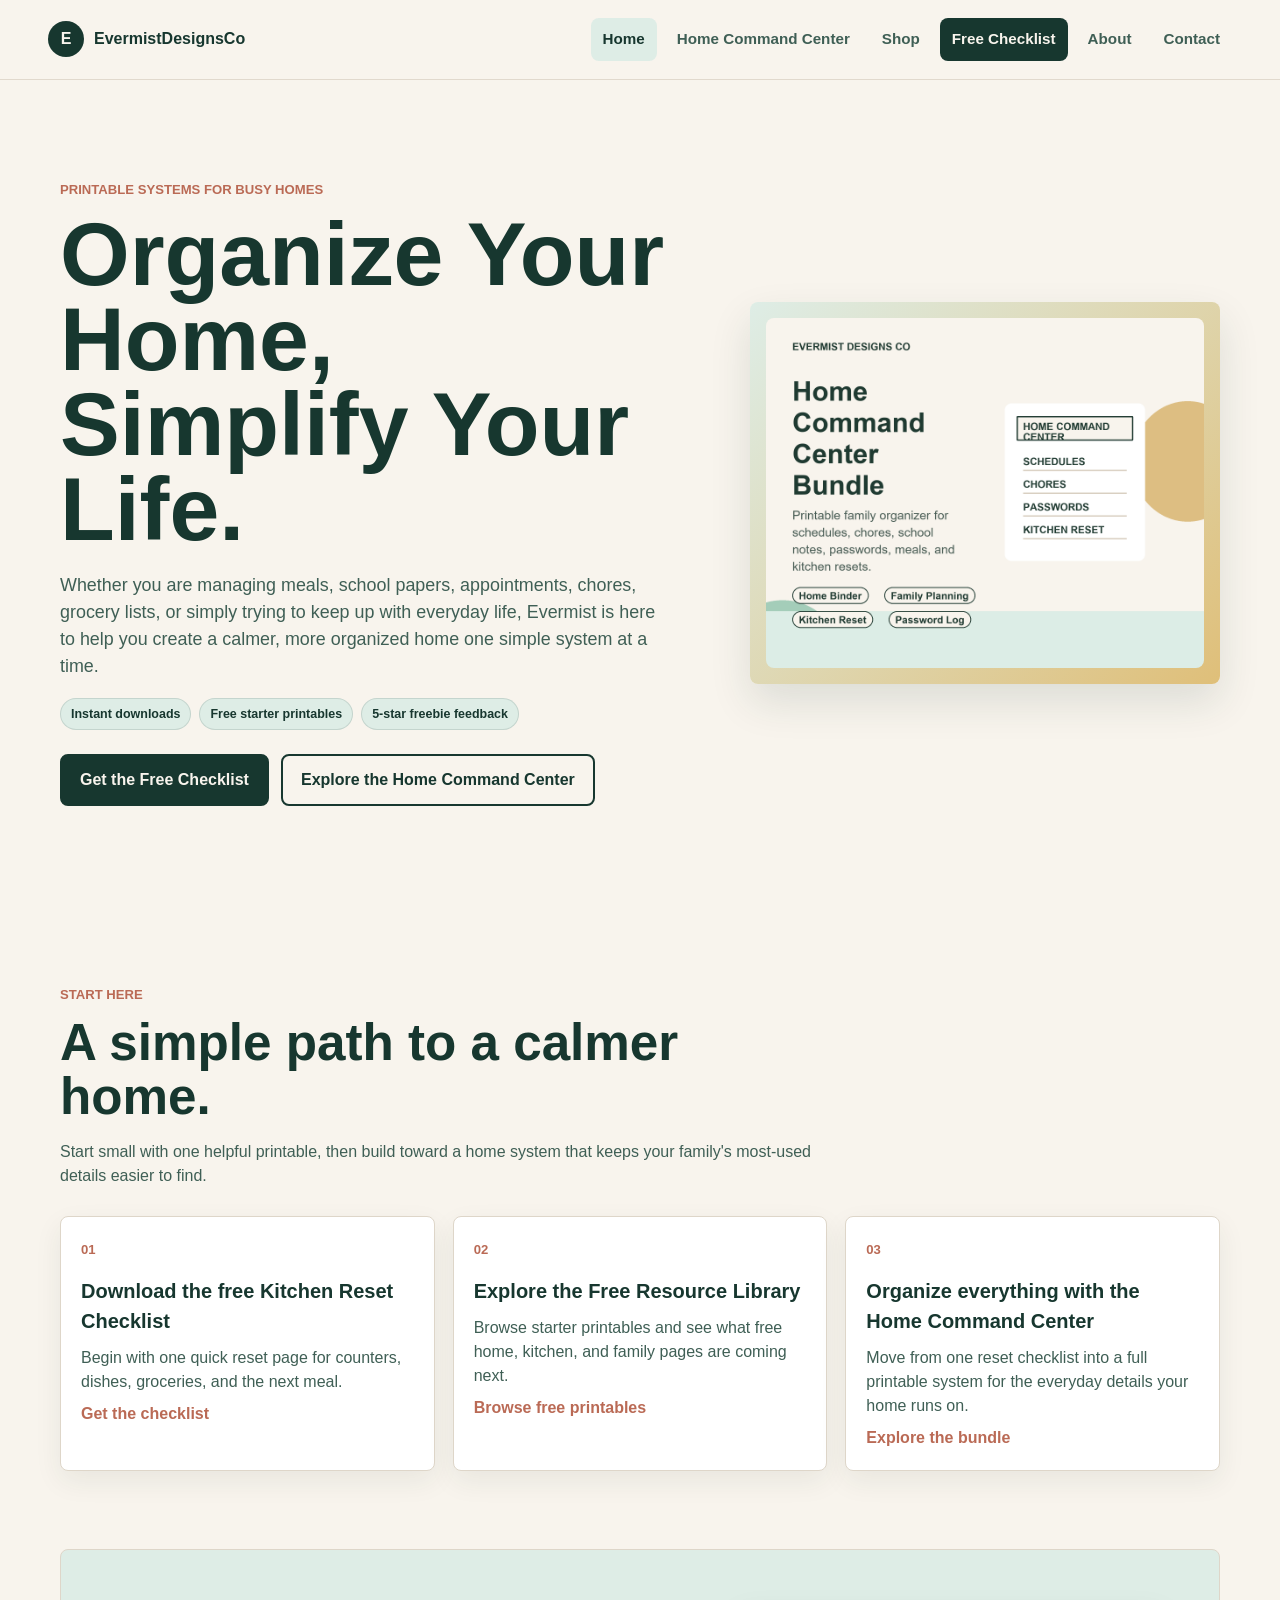
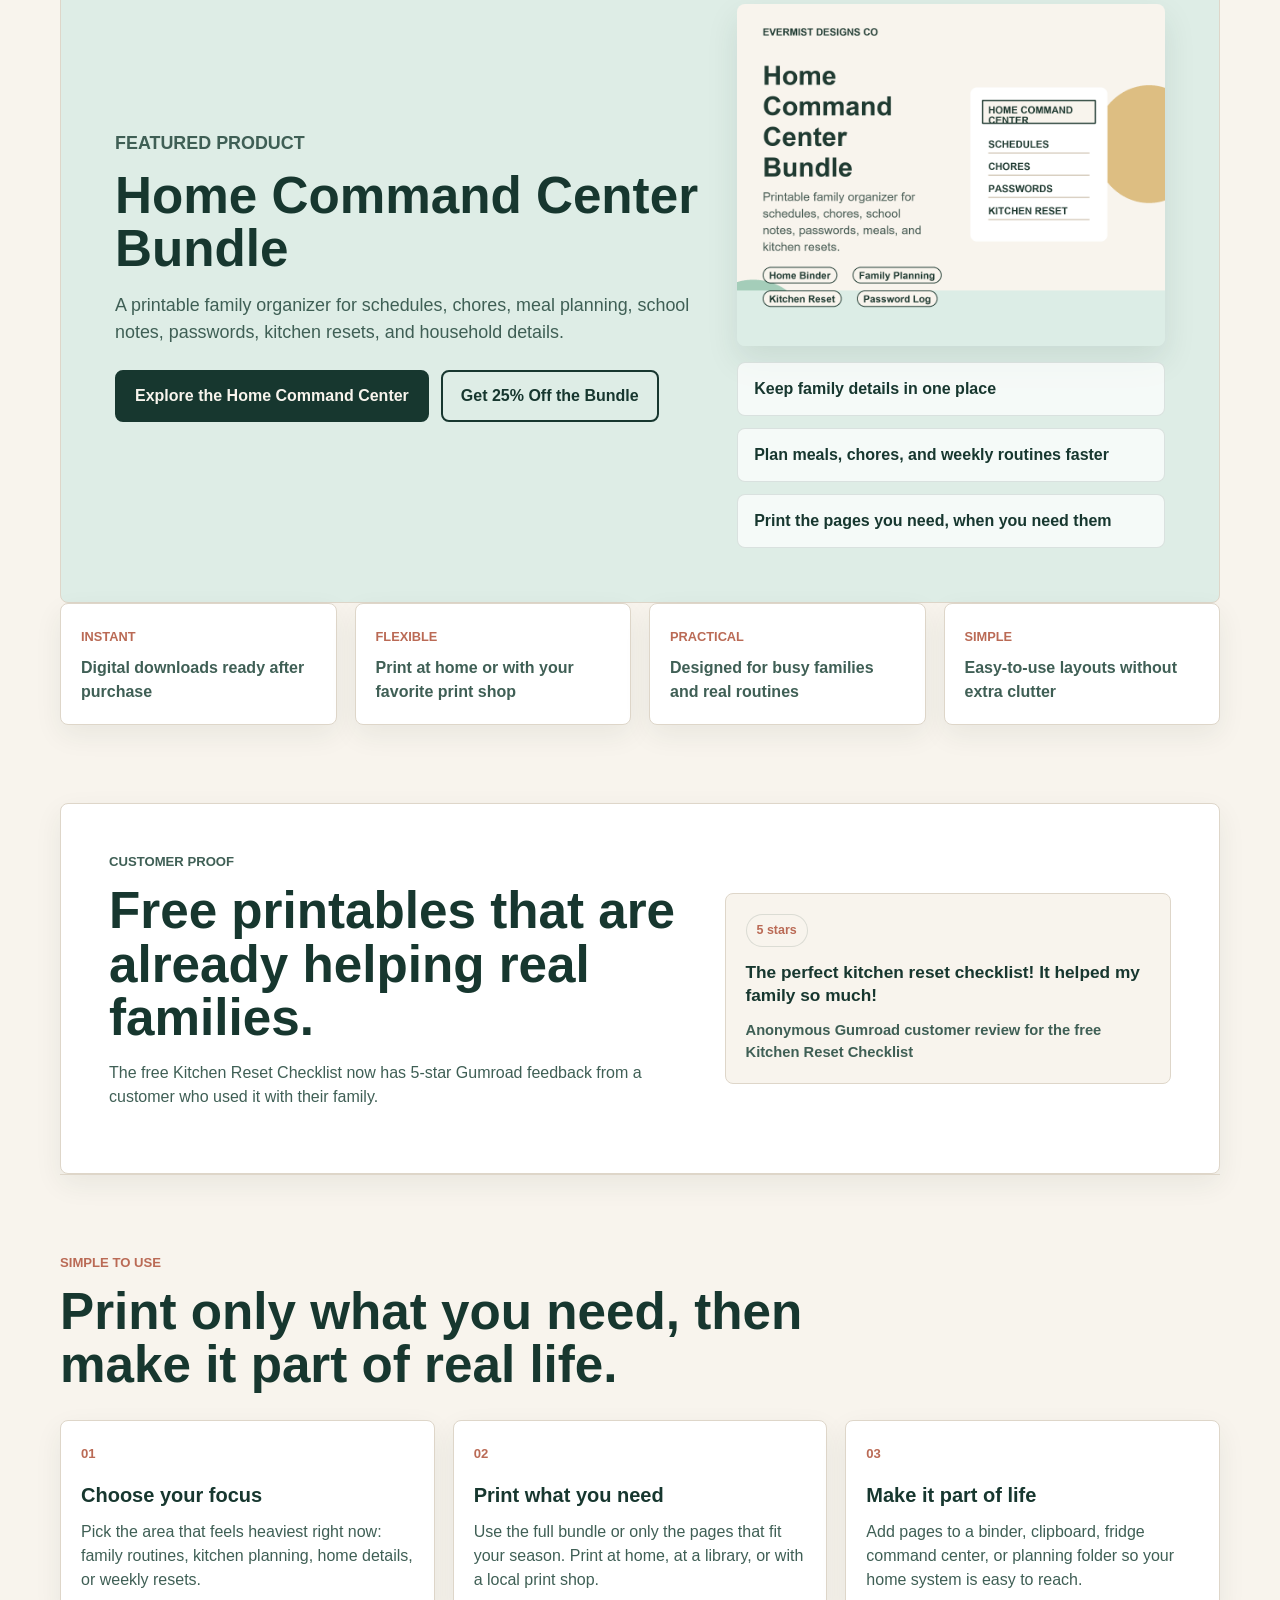
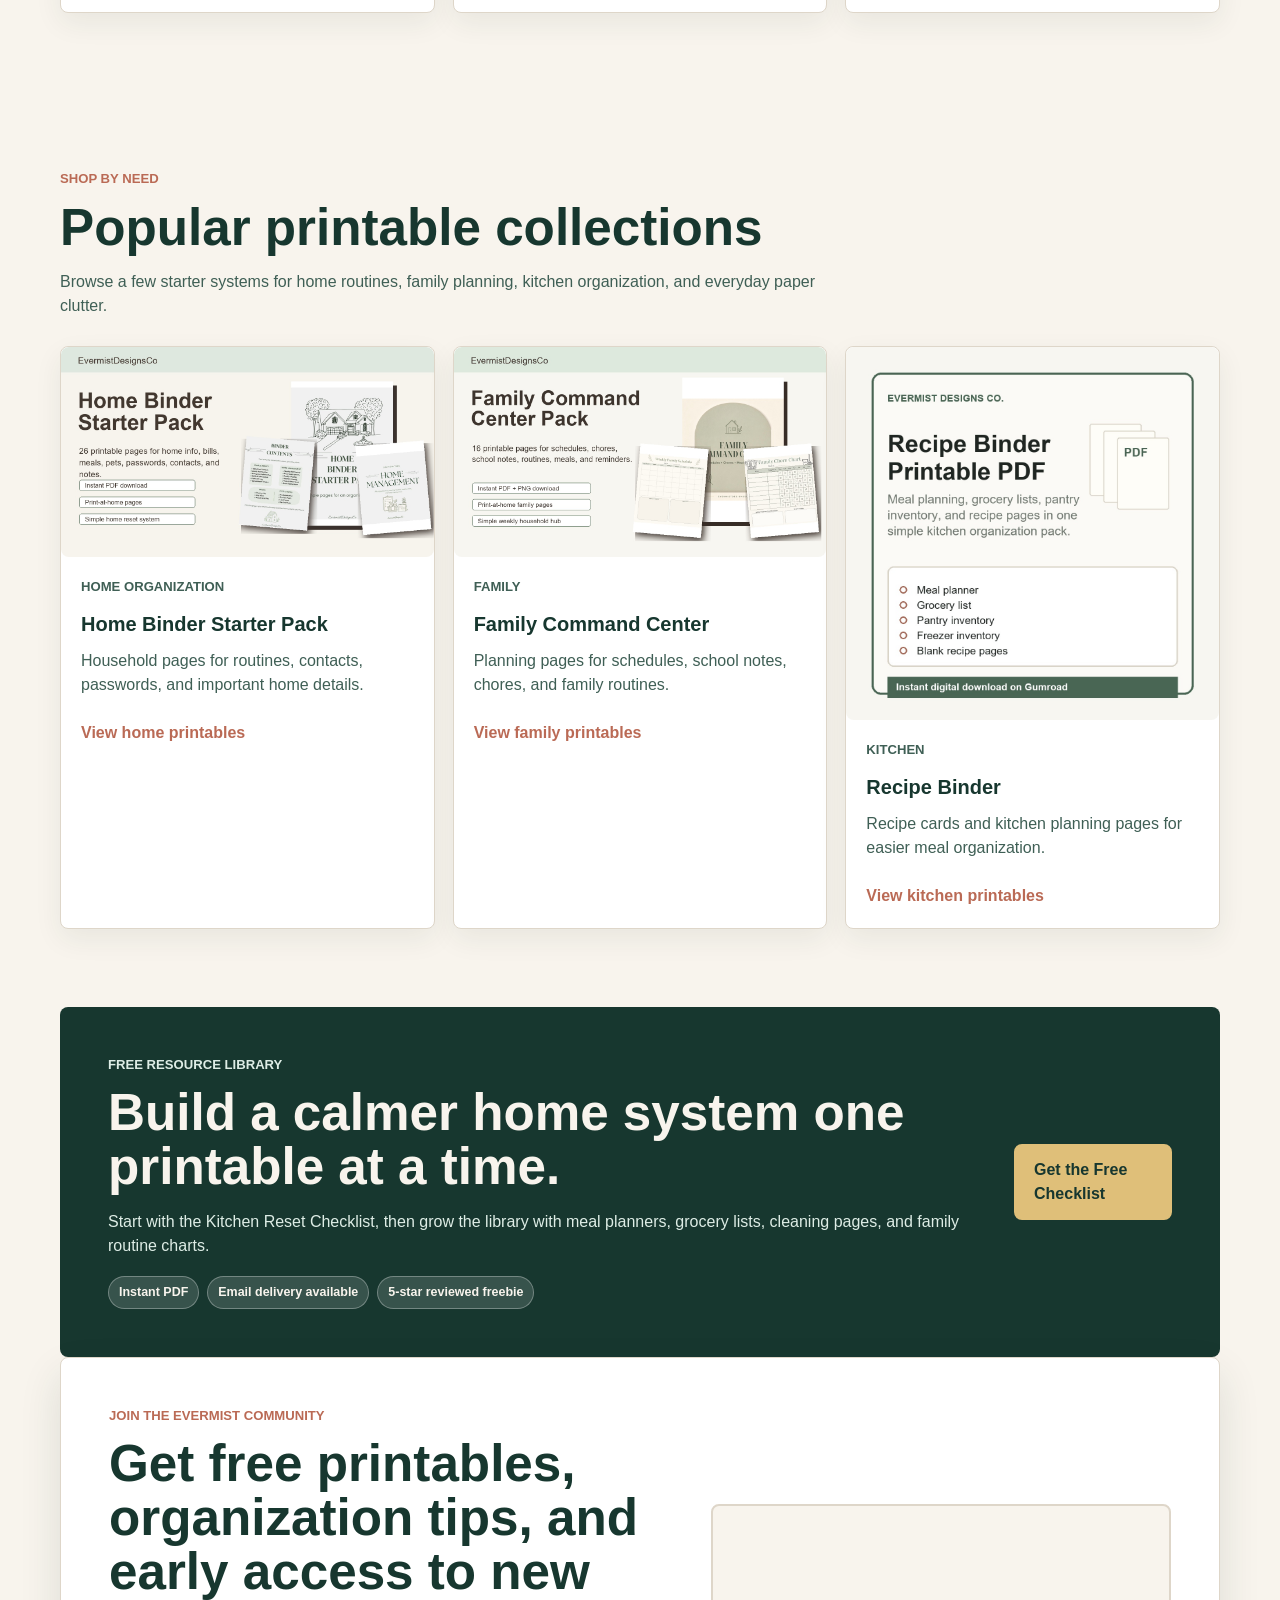
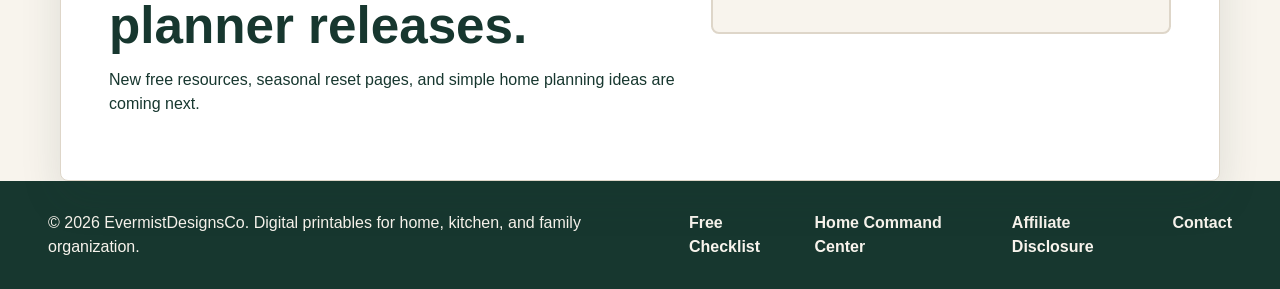
==== site/index.html @ 65142e81 "Refocus site around Gumroad sales funnel" ====
<!doctype html>
<html lang="en">
  <head>
    <meta charset="utf-8">
    <meta name="viewport" content="width=device-width, initial-scale=1">
    <meta name="description" content="EvermistDesignsCo creates printable home organization systems, family command center resources, kitchen reset tools, and printable planners for busy homes.">
    <title>EvermistDesignsCo | Organize Your Home, Simplify Your Life</title>
    <link rel="canonical" href="https://mykaylarider.github.io/evermistdesignsco-site/">
    <meta property="og:title" content="EvermistDesignsCo | Organize Your Home, Simplify Your Life">
    <meta property="og:description" content="Free and premium printable systems for home organization, family routines, kitchen planning, and calmer everyday life.">
    <meta property="og:type" content="website">
    <meta property="og:url" content="https://mykaylarider.github.io/evermistdesignsco-site/">
    <meta property="og:image" content="https://mykaylarider.github.io/evermistdesignsco-site/assets/images/home-command-center-bundle.png">
    <link rel="stylesheet" href="assets/css/styles.css">
    <script>
      window.plausible = window.plausible || function() {
        (window.plausible.q = window.plausible.q || []).push(arguments);
      };
    </script>
    <script defer data-domain="mykaylarider.github.io" src="https://plausible.io/js/script.js"></script>
    <script type="application/ld+json">
      {
        "@context": "https://schema.org",
        "@type": "Organization",
        "name": "EvermistDesignsCo",
        "url": "https://mykaylarider.github.io/evermistdesignsco-site/",
        "sameAs": [
          "https://www.facebook.com/EvermistDesignsCo",
          "https://www.pinterest.com/evermistdesignsco/",
          "https://evermistdesignsco.gumroad.com/"
        ],
        "description": "Printable home organization systems, family command center resources, kitchen reset tools, and printable planners for busy homes."
      }
    </script>
    <!-- MailerLite Universal -->
    <script>
      (function(w,d,e,u,f,l,n){w[f]=w[f]||function(){(w[f].q=w[f].q||[])
      .push(arguments);},l=d.createElement(e),l.async=1,l.src=u,
      n=d.getElementsByTagName(e)[0],n.parentNode.insertBefore(l,n);})
      (window,document,'script','https://assets.mailerlite.com/js/universal.js','ml');
      ml('account', '2519604');
    </script>
    <!-- End MailerLite Universal -->
  </head>
  <body>
    <header class="site-header">
      <a class="brand" href="index.html" aria-label="EvermistDesignsCo home">
        <span class="brand-mark">E</span>
        <span>EvermistDesignsCo</span>
      </a>
      <button class="nav-toggle" type="button" aria-expanded="false" aria-controls="site-nav">
        <span class="sr-only">Toggle navigation</span>
        <span></span>
        <span></span>
        <span></span>
      </button>
      <nav class="site-nav" id="site-nav" aria-label="Main navigation">
        <a href="index.html" aria-current="page">Home</a>
        <a href="home-command-center.html">Home Command Center</a>
        <a href="shop.html">Shop</a>
        <a class="nav-cta" href="resources.html#free-library-signup">Free Checklist</a>
        <a href="about.html">About</a>
        <a href="contact.html">Contact</a>
      </nav>
    </header>

    <main>
      <section class="hero">
        <div class="hero-copy">
          <p class="eyebrow">Printable systems for busy homes</p>
          <h1>Organize Your Home, Simplify Your Life.</h1>
          <p class="hero-text">Whether you are managing meals, school papers, appointments, chores, grocery lists, or simply trying to keep up with everyday life, Evermist is here to help you create a calmer, more organized home one simple system at a time.</p>
          <div class="proof-row" aria-label="Evermist trust signals">
            <span class="proof-pill">Instant downloads</span>
            <span class="proof-pill">Free starter printables</span>
            <span class="proof-pill">5-star freebie feedback</span>
          </div>
          <div class="hero-actions" aria-label="Primary actions">
            <a class="button primary" href="resources.html#free-library-signup">Get the Free Checklist</a>
            <a class="button secondary" href="home-command-center.html">Explore the Home Command Center</a>
          </div>
        </div>
        <div class="hero-media" aria-label="Featured product preview">
          <img src="assets/images/home-command-center-bundle.png" alt="Home Command Center Bundle printable preview" fetchpriority="high">
        </div>
      </section>

      <section class="section start-here" aria-labelledby="start-here-title">
        <div class="section-heading">
          <p class="eyebrow">Start here</p>
          <h2 id="start-here-title">A simple path to a calmer home.</h2>
          <p>Start small with one helpful printable, then build toward a home system that keeps your family's most-used details easier to find.</p>
        </div>
        <div class="step-grid">
          <article>
            <span>01</span>
            <h3>Download the free Kitchen Reset Checklist</h3>
            <p>Begin with one quick reset page for counters, dishes, groceries, and the next meal.</p>
            <a class="text-link" href="kitchen-reset-checklist.html">Get the checklist</a>
          </article>
          <article>
            <span>02</span>
            <h3>Explore the Free Resource Library</h3>
            <p>Browse starter printables and see what free home, kitchen, and family pages are coming next.</p>
            <a class="text-link" href="resources.html">Browse free printables</a>
          </article>
          <article>
            <span>03</span>
            <h3>Organize everything with the Home Command Center</h3>
            <p>Move from one reset checklist into a full printable system for the everyday details your home runs on.</p>
            <a class="text-link" href="home-command-center.html">Explore the bundle</a>
          </article>
        </div>
      </section>

      <section class="section feature-band" aria-labelledby="featured-product">
        <div class="feature-copy">
          <p class="eyebrow">Featured product</p>
          <h2 id="featured-product">Home Command Center Bundle</h2>
          <p>A printable family organizer for schedules, chores, meal planning, school notes, passwords, kitchen resets, and household details.</p>
          <div class="button-row">
            <a class="button primary" href="home-command-center.html">Explore the Home Command Center</a>
            <a class="button secondary" href="https://evermistdesignsco.gumroad.com/l/home-command-center-bundle">Get 25% Off the Bundle</a>
          </div>
        </div>
        <div class="feature-visual">
          <img src="assets/images/home-command-center-bundle.png" alt="Home Command Center Bundle page mockups" loading="lazy" decoding="async">
          <ul class="benefit-list" aria-label="Bundle benefits">
            <li>Keep family details in one place</li>
            <li>Plan meals, chores, and weekly routines faster</li>
            <li>Print the pages you need, when you need them</li>
          </ul>
        </div>
      </section>

      <section class="section trust-strip" aria-label="Why shoppers choose Evermist">
        <article>
          <span>Instant</span>
          <p>Digital downloads ready after purchase</p>
        </article>
        <article>
          <span>Flexible</span>
          <p>Print at home or with your favorite print shop</p>
        </article>
        <article>
          <span>Practical</span>
          <p>Designed for busy families and real routines</p>
        </article>
        <article>
          <span>Simple</span>
          <p>Easy-to-use layouts without extra clutter</p>
        </article>
      </section>

      <section class="section social-proof-panel" aria-labelledby="social-proof-title">
        <div>
          <p class="eyebrow">Customer proof</p>
          <h2 id="social-proof-title">Free printables that are already helping real families.</h2>
          <p>The free Kitchen Reset Checklist now has 5-star Gumroad feedback from a customer who used it with their family.</p>
        </div>
        <figure class="testimonial-card">
          <div class="rating-badge" aria-label="5 out of 5 stars">5 stars</div>
          <blockquote>The perfect kitchen reset checklist! It helped my family so much!</blockquote>
          <figcaption>Anonymous Gumroad customer review for the free Kitchen Reset Checklist</figcaption>
        </figure>
      </section>

      <section class="section how-it-works" aria-labelledby="how-it-works-title">
        <div class="section-heading">
          <p class="eyebrow">Simple to use</p>
          <h2 id="how-it-works-title">Print only what you need, then make it part of real life.</h2>
        </div>
        <div class="step-grid">
          <article>
            <span>01</span>
            <h3>Choose your focus</h3>
            <p>Pick the area that feels heaviest right now: family routines, kitchen planning, home details, or weekly resets.</p>
          </article>
          <article>
            <span>02</span>
            <h3>Print what you need</h3>
            <p>Use the full bundle or only the pages that fit your season. Print at home, at a library, or with a local print shop.</p>
          </article>
          <article>
            <span>03</span>
            <h3>Make it part of life</h3>
            <p>Add pages to a binder, clipboard, fridge command center, or planning folder so your home system is easy to reach.</p>
          </article>
        </div>
      </section>

      <section class="section product-preview" aria-labelledby="popular-products">
        <div class="section-heading">
          <p class="eyebrow">Shop by need</p>
          <h2 id="popular-products">Popular printable collections</h2>
          <p>Browse a few starter systems for home routines, family planning, kitchen organization, and everyday paper clutter.</p>
        </div>
        <div class="product-grid">
          <article class="product-card">
            <img src="assets/images/home-binder-starter-pack.jpg" alt="Home Binder Starter Pack preview" loading="lazy" decoding="async">
            <div>
              <p class="product-kicker">Home Organization</p>
              <h3>Home Binder Starter Pack</h3>
              <p>Household pages for routines, contacts, passwords, and important home details.</p>
              <a class="text-link" href="shop.html#home-organization">View home printables</a>
            </div>
          </article>
          <article class="product-card">
            <img src="assets/images/family-command-center.jpg" alt="Family Command Center Printable Pack preview" loading="lazy" decoding="async">
            <div>
              <p class="product-kicker">Family</p>
              <h3>Family Command Center</h3>
              <p>Planning pages for schedules, school notes, chores, and family routines.</p>
              <a class="text-link" href="shop.html#family">View family printables</a>
            </div>
          </article>
          <article class="product-card">
            <img src="assets/images/recipe-binder.jpg" alt="Recipe Binder printable preview" loading="lazy" decoding="async">
            <div>
              <p class="product-kicker">Kitchen</p>
              <h3>Recipe Binder</h3>
              <p>Recipe cards and kitchen planning pages for easier meal organization.</p>
              <a class="text-link" href="shop.html#kitchen">View kitchen printables</a>
            </div>
          </article>
        </div>
      </section>

      <section class="section library-callout" aria-labelledby="library-title">
        <div>
          <p class="eyebrow">Free resource library</p>
          <h2 id="library-title">Build a calmer home system one printable at a time.</h2>
          <p>Start with the Kitchen Reset Checklist, then grow the library with meal planners, grocery lists, cleaning pages, and family routine charts.</p>
          <div class="proof-row" aria-label="Free library trust signals">
            <span class="proof-pill light">Instant PDF</span>
            <span class="proof-pill light">Email delivery available</span>
            <span class="proof-pill light">5-star reviewed freebie</span>
          </div>
        </div>
        <a class="button primary" href="resources.html#free-library-signup">Get the Free Checklist</a>
      </section>

      <section class="section newsletter-panel" aria-labelledby="newsletter-title">
        <div>
          <p class="eyebrow">Join the Evermist community</p>
          <h2 id="newsletter-title">Get free printables, organization tips, and early access to new planner releases.</h2>
          <p>New free resources, seasonal reset pages, and simple home planning ideas are coming next.</p>
        </div>
        <div class="mailer-lite-form" aria-label="Evermist email signup form">
          <div class="ml-embedded" data-form="aeBTeS"></div>
        </div>
      </section>
    </main>

    <footer class="site-footer">
      <p>&copy; 2026 EvermistDesignsCo. Digital printables for home, kitchen, and family organization.</p>
      <div class="footer-links">
        <a href="resources.html#free-library-signup">Free Checklist</a>
        <a href="home-command-center.html">Home Command Center</a>
        <a href="disclosure.html">Affiliate Disclosure</a>
        <a href="contact.html">Contact</a>
      </div>
    </footer>
    <script src="assets/js/main.js"></script>
  </body>
</html>
---- site/assets/css/styles.css ----
:root {
  --ink: #17372f;
  --ink-soft: #3f5f55;
  --paper: #f8f4ed;
  --mist: #deede6;
  --mint: #a6cdb9;
  --gold: #dfbf79;
  --coral: #ba6a55;
  --white: #ffffff;
  --line: #ded6c9;
  --shadow: 0 18px 42px rgba(23, 55, 47, 0.12);
  --radius: 8px;
  --max-width: 1160px;
}

* {
  box-sizing: border-box;
}

body {
  margin: 0;
  color: var(--ink);
  background: var(--paper);
  font-family: Arial, Helvetica, sans-serif;
  line-height: 1.5;
}

img {
  display: block;
  max-width: 100%;
}

a {
  color: inherit;
}

a:focus-visible,
button:focus-visible,
input:focus-visible {
  outline: 3px solid var(--gold);
  outline-offset: 3px;
}

.sr-only {
  position: absolute;
  width: 1px;
  height: 1px;
  padding: 0;
  margin: -1px;
  overflow: hidden;
  clip: rect(0, 0, 0, 0);
  white-space: nowrap;
  border: 0;
}

.site-header {
  position: sticky;
  top: 0;
  z-index: 10;
  display: flex;
  align-items: center;
  justify-content: space-between;
  gap: 24px;
  padding: 18px clamp(18px, 4vw, 48px);
  background: rgba(248, 244, 237, 0.94);
  border-bottom: 1px solid rgba(222, 214, 201, 0.86);
  backdrop-filter: blur(10px);
}

.brand {
  display: inline-flex;
  align-items: center;
  gap: 10px;
  font-weight: 800;
  text-decoration: none;
  transition: color 180ms ease;
}

.brand-mark {
  display: inline-grid;
  width: 36px;
  height: 36px;
  place-items: center;
  color: var(--paper);
  background: var(--ink);
  border-radius: 50%;
}

.site-nav {
  display: flex;
  align-items: center;
  gap: 8px;
}

.site-nav a {
  padding: 10px 12px;
  color: var(--ink-soft);
  font-size: 0.95rem;
  font-weight: 700;
  text-decoration: none;
  transition: background 180ms ease, color 180ms ease;
}

.site-nav a[aria-current="page"],
.site-nav a:hover {
  color: var(--ink);
  background: var(--mist);
  border-radius: var(--radius);
}

.site-nav .nav-cta {
  color: var(--paper);
  background: var(--ink);
  border-radius: var(--radius);
}

.site-nav .nav-cta:hover,
.site-nav .nav-cta[aria-current="page"] {
  color: var(--ink);
  background: var(--gold);
}

.nav-toggle {
  display: none;
  width: 42px;
  height: 42px;
  padding: 9px;
  background: var(--white);
  border: 1px solid var(--line);
  border-radius: var(--radius);
}

.nav-toggle span:not(.sr-only) {
  display: block;
  height: 2px;
  margin: 5px 0;
  background: var(--ink);
}

.hero,
.page-hero,
.section {
  width: min(var(--max-width), calc(100% - 36px));
  margin: 0 auto;
}

.hero {
  display: grid;
  grid-template-columns: minmax(0, 1.02fr) minmax(320px, 0.78fr);
  align-items: center;
  gap: clamp(28px, 6vw, 76px);
  min-height: calc(100vh - 73px);
  padding: clamp(48px, 8vw, 86px) 0;
}

.hero-copy {
  max-width: 680px;
}

.eyebrow,
.product-kicker {
  margin: 0 0 12px;
  color: var(--coral);
  font-size: 0.82rem;
  font-weight: 800;
  letter-spacing: 0;
  text-transform: uppercase;
}

h1,
h2,
h3,
p {
  margin-top: 0;
}

h1 {
  margin-bottom: 20px;
  font-size: clamp(3rem, 7vw, 6.5rem);
  line-height: 0.95;
}

h2 {
  margin-bottom: 16px;
  font-size: clamp(2rem, 4vw, 3.4rem);
  line-height: 1.05;
}

h3 {
  margin-bottom: 10px;
  font-size: 1.25rem;
}

.hero-text,
.page-hero p,
.feature-copy p,
.narrow-text {
  color: var(--ink-soft);
  font-size: 1.12rem;
}

.hero-actions,
.button-row {
  display: flex;
  flex-wrap: wrap;
  gap: 12px;
  margin-top: 24px;
}

.proof-row,
.card-badge-row {
  display: flex;
  flex-wrap: wrap;
  gap: 8px;
  margin: 18px 0 0;
}

.card-badge-row {
  margin: 0 0 14px;
}

.proof-pill,
.card-badge,
.rating-badge {
  display: inline-flex;
  align-items: center;
  min-height: 30px;
  padding: 6px 10px;
  color: var(--ink);
  background: var(--mist);
  border: 1px solid rgba(23, 55, 47, 0.13);
  border-radius: 999px;
  font-size: 0.78rem;
  font-weight: 800;
}

.proof-pill.light {
  color: var(--paper);
  background: rgba(255, 255, 255, 0.14);
  border-color: rgba(255, 255, 255, 0.3);
}

.card-badge,
.rating-badge {
  color: var(--coral);
  background: var(--paper);
}

.button {
  display: inline-flex;
  min-height: 46px;
  align-items: center;
  justify-content: center;
  padding: 12px 18px;
  font-weight: 800;
  text-decoration: none;
  border-radius: var(--radius);
  border: 2px solid var(--ink);
  box-shadow: 0 0 0 rgba(23, 55, 47, 0);
  transition: background 180ms ease, border-color 180ms ease, box-shadow 180ms ease, color 180ms ease, transform 180ms ease;
}

.button.primary {
  color: var(--paper);
  background: var(--ink);
}

.button.secondary {
  color: var(--ink);
  background: transparent;
}

.button:hover,
.text-link:hover,
.link-panel a:hover {
  transform: translateY(-1px);
}

.button.primary:hover {
  color: var(--ink);
  background: var(--gold);
  border-color: var(--gold);
  box-shadow: 0 12px 24px rgba(23, 55, 47, 0.14);
}

.button.secondary:hover {
  background: var(--white);
  box-shadow: 0 10px 22px rgba(23, 55, 47, 0.08);
}

.hero-media {
  position: relative;
  padding: 16px;
  background: linear-gradient(135deg, var(--mist), var(--gold));
  border-radius: var(--radius);
  box-shadow: var(--shadow);
  transition: transform 220ms ease, box-shadow 220ms ease;
}

.hero-media:hover {
  transform: translateY(-3px);
  box-shadow: 0 22px 52px rgba(23, 55, 47, 0.16);
}

.hero-media img,
.feature-image,
.product-card img,
.shop-card img {
  border-radius: var(--radius);
}

.section {
  padding: clamp(42px, 7vw, 78px) 0;
}

.page-hero {
  padding: clamp(52px, 8vw, 96px) 0 26px;
}

.page-hero h1 {
  max-width: 900px;
}

.page-hero p {
  max-width: 720px;
}

.freebie-hero {
  display: grid;
  grid-template-columns: minmax(0, 1fr) minmax(280px, 0.62fr);
  gap: 32px;
  align-items: center;
}

.category-list,
.link-panel {
  display: grid;
  grid-template-columns: repeat(2, minmax(0, 1fr));
  gap: 12px;
}

.category-list a,
.link-panel a {
  display: flex;
  align-items: center;
  min-height: 72px;
  padding: 18px;
  font-weight: 800;
  text-decoration: none;
  background: var(--white);
  border: 1px solid var(--line);
  border-radius: var(--radius);
  transition: border-color 180ms ease, box-shadow 180ms ease, transform 180ms ease;
}

.category-list a:hover,
.link-panel a:hover {
  border-color: rgba(186, 106, 85, 0.5);
  box-shadow: 0 12px 26px rgba(23, 55, 47, 0.09);
}

.feature-band {
  display: grid;
  grid-template-columns: minmax(0, 1fr) minmax(280px, 0.72fr);
  gap: 28px;
  align-items: center;
  padding: clamp(32px, 5vw, 54px);
  background: var(--mist);
  border: 1px solid var(--line);
  border-radius: var(--radius);
}

.resource-feature {
  display: grid;
  grid-template-columns: minmax(0, 1fr) minmax(280px, 0.68fr);
  gap: 28px;
  align-items: center;
  padding: clamp(32px, 5vw, 54px);
  background: var(--mist);
  border: 1px solid var(--line);
  border-radius: var(--radius);
}

.benefit-list {
  display: grid;
  gap: 12px;
  padding: 0;
  margin: 0;
  list-style: none;
}

.feature-visual {
  display: grid;
  gap: 16px;
}

.feature-visual img {
  width: 100%;
  max-height: 360px;
  object-fit: cover;
  object-position: top center;
  border-radius: var(--radius);
  box-shadow: 0 14px 32px rgba(23, 55, 47, 0.1);
}

.benefit-list li {
  padding: 14px 16px;
  font-weight: 700;
  background: rgba(255, 255, 255, 0.7);
  border: 1px solid rgba(23, 55, 47, 0.12);
  border-radius: var(--radius);
}

.section-heading {
  max-width: 760px;
  margin-bottom: 28px;
}

.section-heading p:last-child {
  color: var(--ink-soft);
}

.product-grid,
.shop-grid,
.resource-grid,
.trust-strip,
.step-grid {
  display: grid;
  grid-template-columns: repeat(3, minmax(0, 1fr));
  gap: 18px;
}

.trust-strip {
  grid-template-columns: repeat(4, minmax(0, 1fr));
  padding-top: 0;
}

.shop-grid {
  grid-template-columns: repeat(2, minmax(0, 1fr));
}

.product-card,
.shop-card,
.resource-grid article,
.trust-strip article,
.step-grid article,
.story-note {
  background: var(--white);
  border: 1px solid var(--line);
  border-radius: var(--radius);
  box-shadow: 0 10px 28px rgba(23, 55, 47, 0.07);
  transition: border-color 180ms ease, box-shadow 180ms ease, transform 180ms ease;
}

.product-card:hover,
.shop-card:hover,
.resource-grid article:hover,
.trust-strip article:hover,
.step-grid article:hover {
  border-color: rgba(186, 106, 85, 0.42);
  box-shadow: 0 18px 38px rgba(23, 55, 47, 0.1);
  transform: translateY(-2px);
}

.product-card {
  overflow: hidden;
}

.product-card div,
.shop-card div,
.resource-grid article,
.trust-strip article,
.step-grid article,
.story-note {
  padding: 20px;
}

.product-card p,
.shop-card p,
.resource-grid p,
.trust-strip p,
.step-grid p,
.legal-copy p,
.split-story p {
  color: var(--ink-soft);
}

.trust-strip span,
.status-label {
  display: inline-flex;
  margin-bottom: 10px;
  color: var(--coral);
  font-size: 0.8rem;
  font-weight: 800;
  text-transform: uppercase;
}

.trust-strip p {
  margin-bottom: 0;
  font-weight: 700;
}

.social-proof-panel {
  display: grid;
  grid-template-columns: minmax(0, 1fr) minmax(280px, 0.76fr);
  gap: 28px;
  align-items: center;
  padding: clamp(30px, 5vw, 48px);
  background: var(--white);
  border: 1px solid var(--line);
  border-radius: var(--radius);
  box-shadow: 0 10px 28px rgba(23, 55, 47, 0.07);
}

.social-proof-panel p {
  color: var(--ink-soft);
}

.testimonial-card,
.inline-testimonial {
  margin: 0;
  padding: 20px;
  background: var(--paper);
  border: 1px solid var(--line);
  border-radius: var(--radius);
}

.testimonial-card blockquote,
.inline-testimonial blockquote {
  margin: 14px 0 12px;
  color: var(--ink);
  font-size: 1.08rem;
  font-weight: 800;
  line-height: 1.35;
}

.inline-testimonial {
  margin: 16px 0 0;
}

.inline-testimonial blockquote {
  font-size: 0.98rem;
}

.testimonial-card figcaption,
.inline-testimonial figcaption {
  color: var(--ink-soft);
  font-size: 0.92rem;
  font-weight: 700;
}

.mini-proof-list {
  display: grid;
  gap: 8px;
  padding-left: 20px;
  margin: 14px 0 0;
  color: var(--ink-soft);
  font-weight: 700;
}

.mini-proof-list.light {
  color: var(--mist);
}

.how-it-works {
  border-top: 1px solid var(--line);
}

.step-grid span {
  display: inline-flex;
  margin-bottom: 16px;
  color: var(--coral);
  font-size: 0.82rem;
  font-weight: 800;
}

.step-grid p {
  margin-bottom: 0;
}

.shop-card {
  display: grid;
  grid-template-columns: 210px minmax(0, 1fr);
  overflow: hidden;
}

.shop-card.highlight {
  grid-column: 1 / -1;
}

.shop-card.text-only {
  grid-template-columns: 1fr;
}

.shop-card img {
  width: 100%;
  height: 100%;
  object-fit: cover;
}

.product-gallery {
  display: grid;
  grid-template-columns: repeat(4, minmax(0, 1fr));
  gap: 18px;
}

.product-gallery figure {
  margin: 0;
  overflow: hidden;
  background: var(--white);
  border: 1px solid var(--line);
  border-radius: var(--radius);
  box-shadow: 0 10px 28px rgba(23, 55, 47, 0.07);
}

.product-gallery img {
  width: 100%;
  aspect-ratio: 4 / 5;
  object-fit: cover;
  object-position: top center;
}

.product-gallery figcaption {
  padding: 14px 16px;
  color: var(--ink-soft);
  font-weight: 800;
}

.download-note {
  margin-top: 14px;
  margin-bottom: 0;
  color: var(--ink-soft);
  font-weight: 700;
}

.signup-note {
  margin: 4px 0 0;
  color: var(--ink-soft);
  font-size: 0.94rem;
  font-weight: 700;
}

.detail-grid,
.recommendation-panel,
.purchase-summary {
  display: grid;
  grid-template-columns: minmax(0, 1fr) minmax(280px, 0.72fr);
  gap: 28px;
  align-items: center;
}

.info-card,
.value-card,
.notice-panel,
.recommendation-panel {
  padding: clamp(28px, 5vw, 46px);
  background: var(--white);
  border: 1px solid var(--line);
  border-radius: var(--radius);
  box-shadow: 0 10px 28px rgba(23, 55, 47, 0.07);
}

.detail-list {
  display: grid;
  gap: 10px;
  padding-left: 20px;
  margin: 0;
  color: var(--ink-soft);
  font-weight: 700;
}

.price-line {
  margin-bottom: 10px;
  color: var(--ink);
  font-size: 2rem;
  line-height: 1;
  font-weight: 800;
}

.price-line span {
  display: inline-flex;
  margin-left: 6px;
  color: var(--ink-soft);
  font-size: 0.95rem;
  font-weight: 700;
}

.value-card .detail-list {
  margin: 18px 0;
}

.full-width {
  width: 100%;
}

.notice-panel {
  background: var(--mist);
}

.recommendation-panel {
  background: var(--ink);
}

.recommendation-panel h2,
.recommendation-panel h3,
.recommendation-panel p {
  color: var(--paper);
}

.recommendation-panel .eyebrow {
  color: var(--gold);
}

.recommendation-panel img {
  width: 100%;
  border-radius: var(--radius);
  box-shadow: 0 14px 32px rgba(0, 0, 0, 0.16);
}

.recommendation-panel .button.primary {
  color: var(--ink);
  background: var(--gold);
  border-color: var(--gold);
}

.recommendation-panel .button.secondary {
  color: var(--paper);
  border-color: var(--paper);
}

.recommendation-panel .button.secondary:hover {
  color: var(--ink);
}

.text-link {
  display: inline-flex;
  margin-top: 8px;
  color: var(--coral);
  font-weight: 800;
  text-decoration: none;
}

.library-callout {
  display: flex;
  align-items: center;
  justify-content: space-between;
  gap: 24px;
  padding: clamp(30px, 5vw, 48px);
  color: var(--paper);
  background: var(--ink);
  border-radius: var(--radius);
}

.library-callout p,
.library-callout .eyebrow {
  color: var(--mist);
}

.library-callout .button.primary {
  color: var(--ink);
  background: var(--gold);
  border-color: var(--gold);
}

.whole-home-cta {
  display: flex;
  align-items: center;
  justify-content: space-between;
  gap: 24px;
  padding: clamp(30px, 5vw, 48px);
  color: var(--paper);
  background: var(--ink);
  border-radius: var(--radius);
}

.whole-home-cta h2,
.whole-home-cta h3,
.whole-home-cta p,
.whole-home-cta .eyebrow {
  color: var(--paper);
}

.whole-home-cta .eyebrow {
  color: var(--gold);
}

.whole-home-cta p {
  max-width: 720px;
}

.whole-home-cta .button.primary {
  flex: 0 0 auto;
  color: var(--ink);
  background: var(--gold);
  border-color: var(--gold);
}

.newsletter-panel {
  display: grid;
  grid-template-columns: minmax(0, 1fr) minmax(300px, 0.8fr);
  gap: 28px;
  align-items: center;
  padding: clamp(30px, 5vw, 48px);
  background: var(--white);
  border: 1px solid var(--line);
  border-radius: var(--radius);
  box-shadow: var(--shadow);
}

.signup-form,
.mailer-lite-form {
  display: grid;
  gap: 10px;
}

.signup-form {
  grid-template-columns: minmax(0, 1fr) auto;
}

.mailer-lite-form {
  width: 100%;
  min-height: 130px;
  padding: 18px;
  background: var(--paper);
  border: 2px solid var(--line);
  border-radius: var(--radius);
}

.mailer-lite-form .ml-embedded {
  width: 100%;
}

.signup-form input {
  min-height: 46px;
  padding: 12px 14px;
  color: var(--ink);
  background: var(--paper);
  border: 2px solid var(--line);
  border-radius: var(--radius);
  font: inherit;
}

.signup-form input:disabled,
.signup-form button:disabled {
  cursor: not-allowed;
  opacity: 0.72;
}

.locked {
  position: relative;
}

.locked::after {
  content: "Locked";
  position: absolute;
  top: 18px;
  right: 18px;
  padding: 4px 9px;
  color: var(--paper);
  background: var(--ink);
  border-radius: 999px;
  font-size: 0.74rem;
  font-weight: 800;
}

.split-story {
  display: grid;
  grid-template-columns: minmax(0, 1fr) minmax(280px, 0.72fr);
  gap: 28px;
  align-items: start;
}

.legal-copy {
  max-width: 820px;
}

.site-footer {
  display: flex;
  justify-content: space-between;
  gap: 20px;
  padding: 30px clamp(18px, 4vw, 48px);
  color: var(--paper);
  background: var(--ink);
}

.site-footer p {
  margin: 0;
}

.footer-links {
  display: flex;
  gap: 18px;
}

.footer-links a {
  color: var(--paper);
  font-weight: 700;
  text-decoration: none;
}

.reveal {
  opacity: 0;
  transform: translateY(14px);
  transition: opacity 520ms ease, transform 520ms ease;
}

.reveal.is-visible {
  opacity: 1;
  transform: translateY(0);
}

@media (max-width: 900px) {
  .nav-toggle {
    display: block;
  }

  .site-nav {
    position: absolute;
    top: 73px;
    right: 18px;
    left: 18px;
    display: none;
    flex-direction: column;
    align-items: stretch;
    padding: 12px;
    background: var(--white);
    border: 1px solid var(--line);
    border-radius: var(--radius);
    box-shadow: var(--shadow);
  }

  .site-nav.is-open {
    display: flex;
  }

  .hero,
  .feature-band,
  .resource-feature,
  .freebie-hero,
  .detail-grid,
  .purchase-summary,
  .recommendation-panel,
  .split-story,
  .social-proof-panel,
  .newsletter-panel {
    grid-template-columns: 1fr;
  }

  .hero {
    min-height: auto;
  }

  .product-grid,
  .shop-grid,
  .resource-grid,
  .product-gallery,
  .trust-strip,
  .step-grid,
  .category-list,
  .link-panel {
    grid-template-columns: 1fr;
  }

  .shop-card,
  .shop-card.highlight {
    grid-template-columns: 1fr;
  }

  .shop-card img {
    height: auto;
  }

  .library-callout,
  .whole-home-cta,
  .newsletter-panel,
  .site-footer {
    align-items: flex-start;
    flex-direction: column;
  }

  .signup-form {
    width: 100%;
    grid-template-columns: 1fr;
  }
}

@media (max-width: 560px) {
  .brand span:last-child {
    max-width: 180px;
    overflow: hidden;
    text-overflow: ellipsis;
    white-space: nowrap;
  }

  h1 {
    font-size: 3rem;
  }

  .hero-actions,
  .button-row {
    flex-direction: column;
  }

  .button {
    width: 100%;
  }
}

@media (prefers-reduced-motion: reduce) {
  *,
  *::before,
  *::after {
    scroll-behavior: auto !important;
    transition-duration: 0.01ms !important;
    animation-duration: 0.01ms !important;
    animation-iteration-count: 1 !important;
  }

  .reveal {
    opacity: 1;
    transform: none;
  }
}
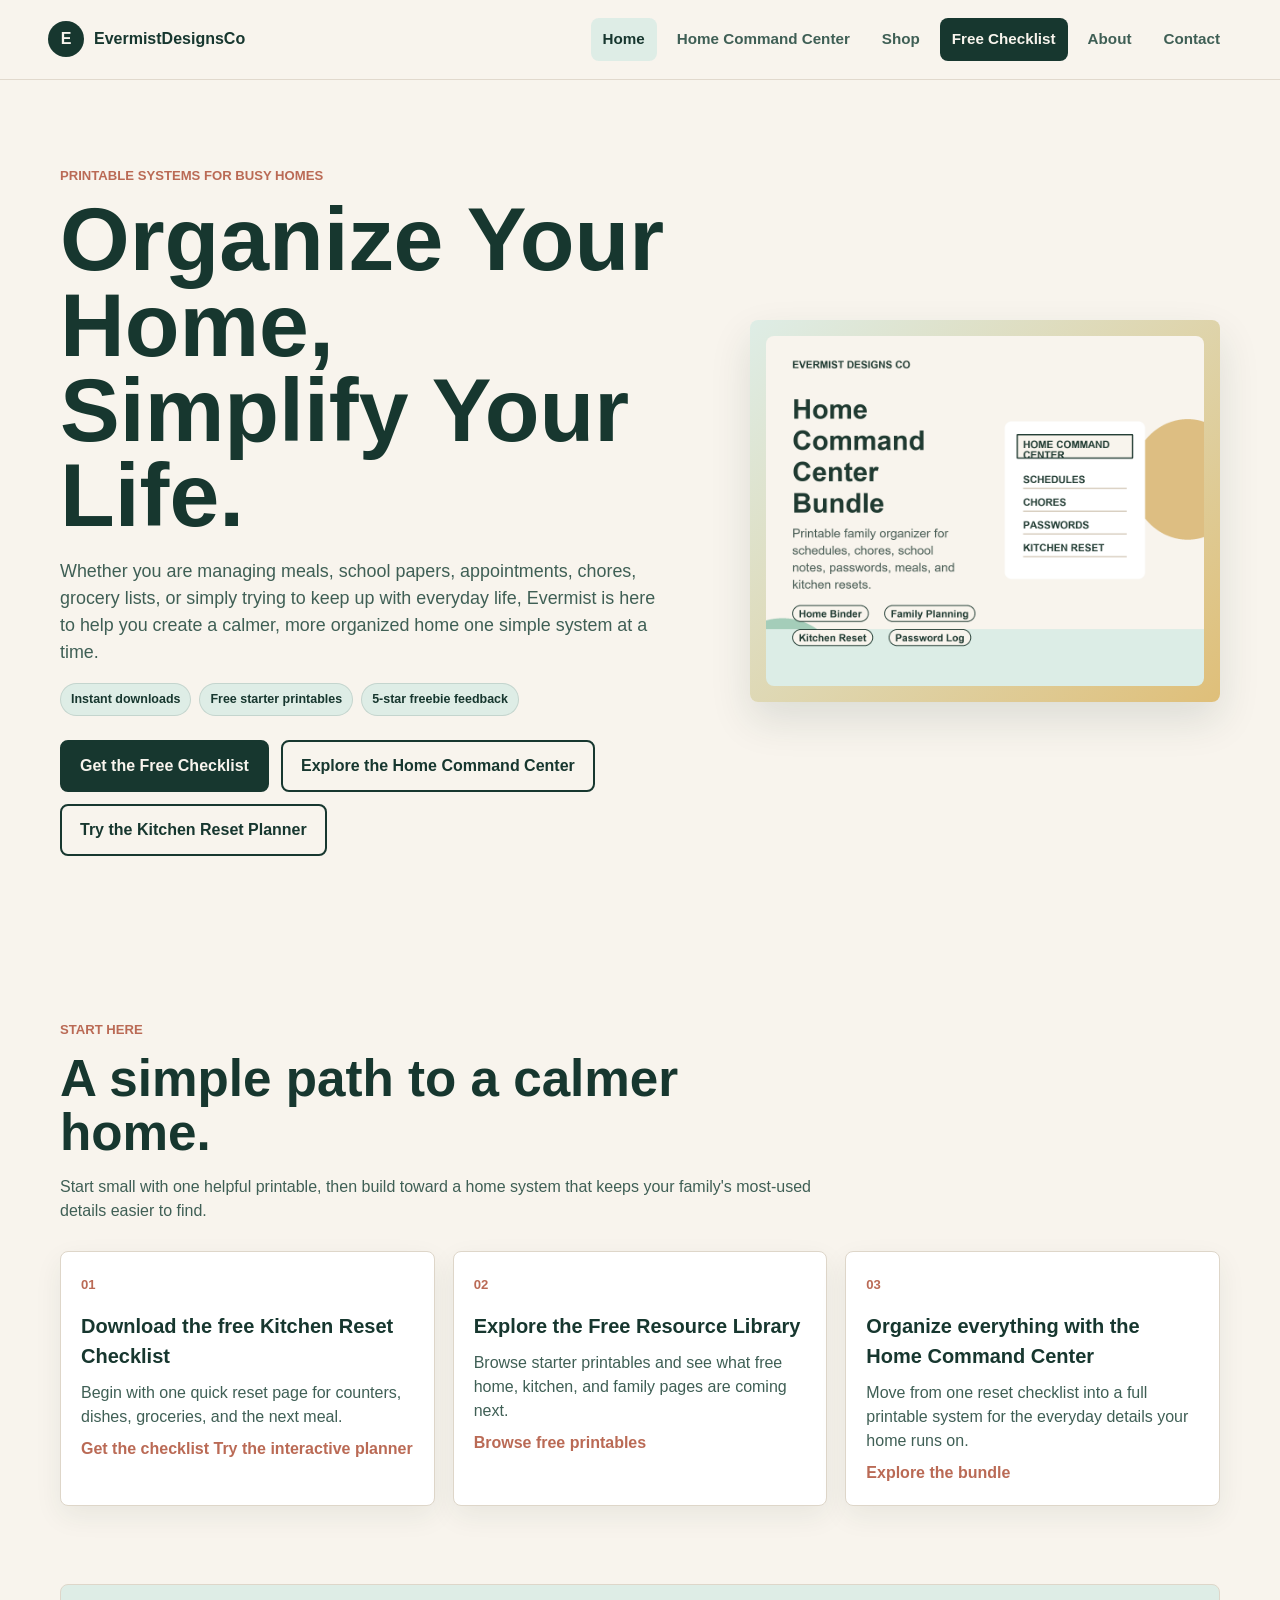
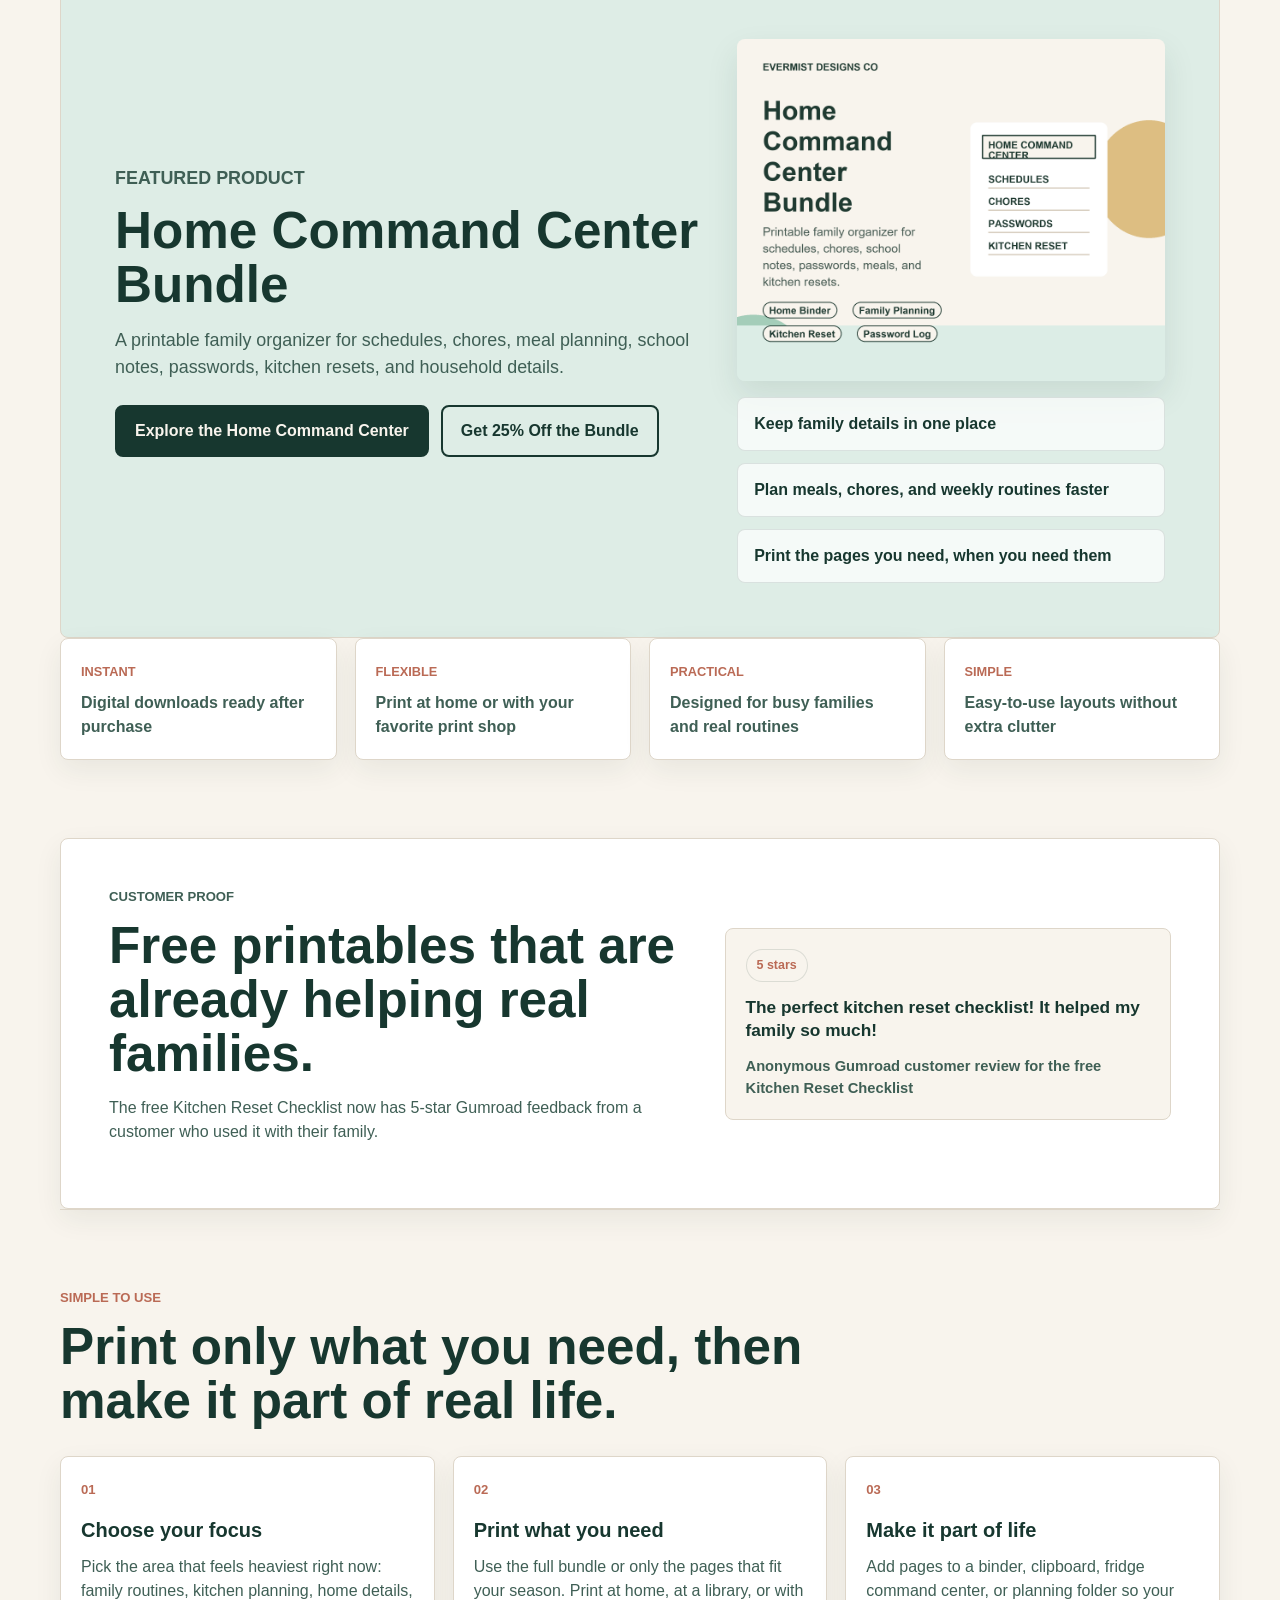
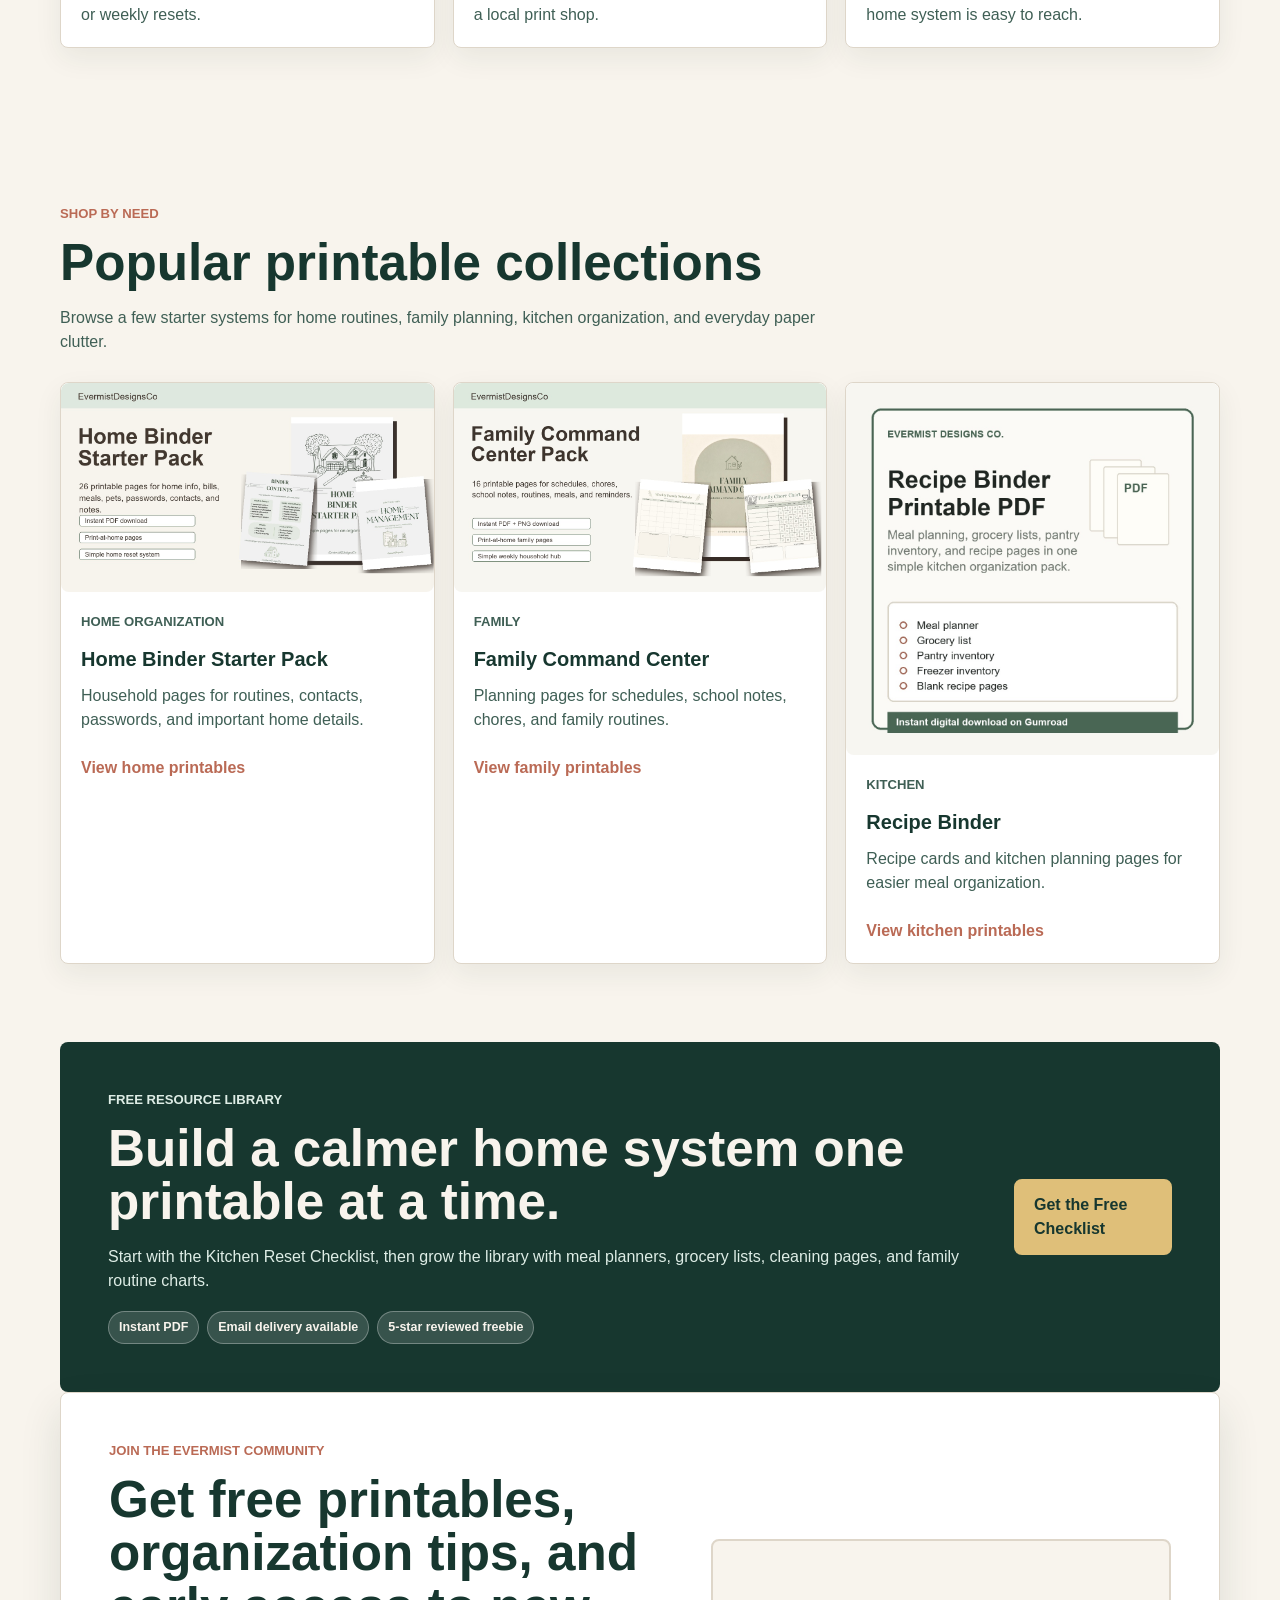
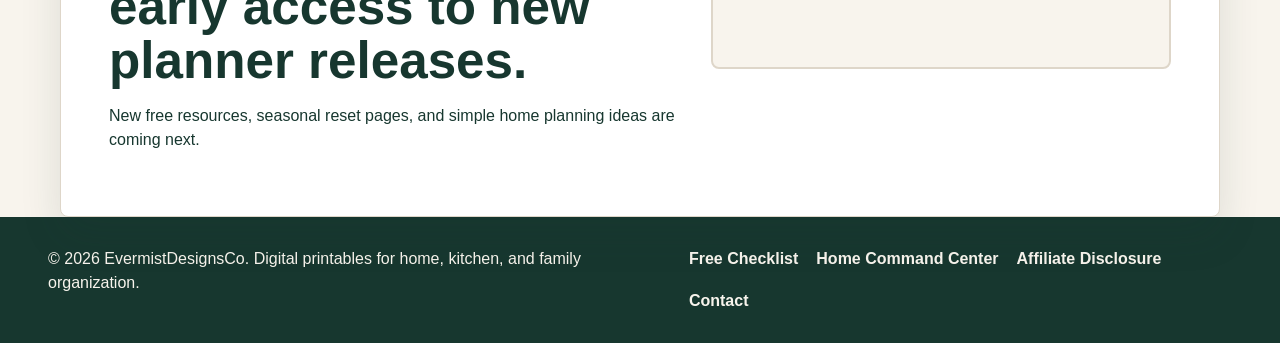
==== commit 0ab59828: "feat: launch Kitchen Reset Planner v1 - Add interactive Kitchen Reset Planner - Improve premium Ever" ====
--- a/site/index.html
+++ b/site/index.html
@@ -78,6 +78,7 @@
           <div class="hero-actions" aria-label="Primary actions">
             <a class="button primary" href="resources.html#free-library-signup">Get the Free Checklist</a>
             <a class="button secondary" href="home-command-center.html">Explore the Home Command Center</a>
+            <a class="button secondary" href="kitchen-reset-planner.html">Try the Kitchen Reset Planner</a>
           </div>
         </div>
         <div class="hero-media" aria-label="Featured product preview">
@@ -97,6 +98,7 @@
             <h3>Download the free Kitchen Reset Checklist</h3>
             <p>Begin with one quick reset page for counters, dishes, groceries, and the next meal.</p>
             <a class="text-link" href="kitchen-reset-checklist.html">Get the checklist</a>
+            <a class="text-link" href="kitchen-reset-planner.html">Try the interactive planner</a>
           </article>
           <article>
             <span>02</span>
--- a/site/assets/css/styles.css
+++ b/site/assets/css/styles.css
@@ -889,6 +889,7 @@
 
 .footer-links {
   display: flex;
+  flex-wrap: wrap;
   gap: 18px;
 }
 
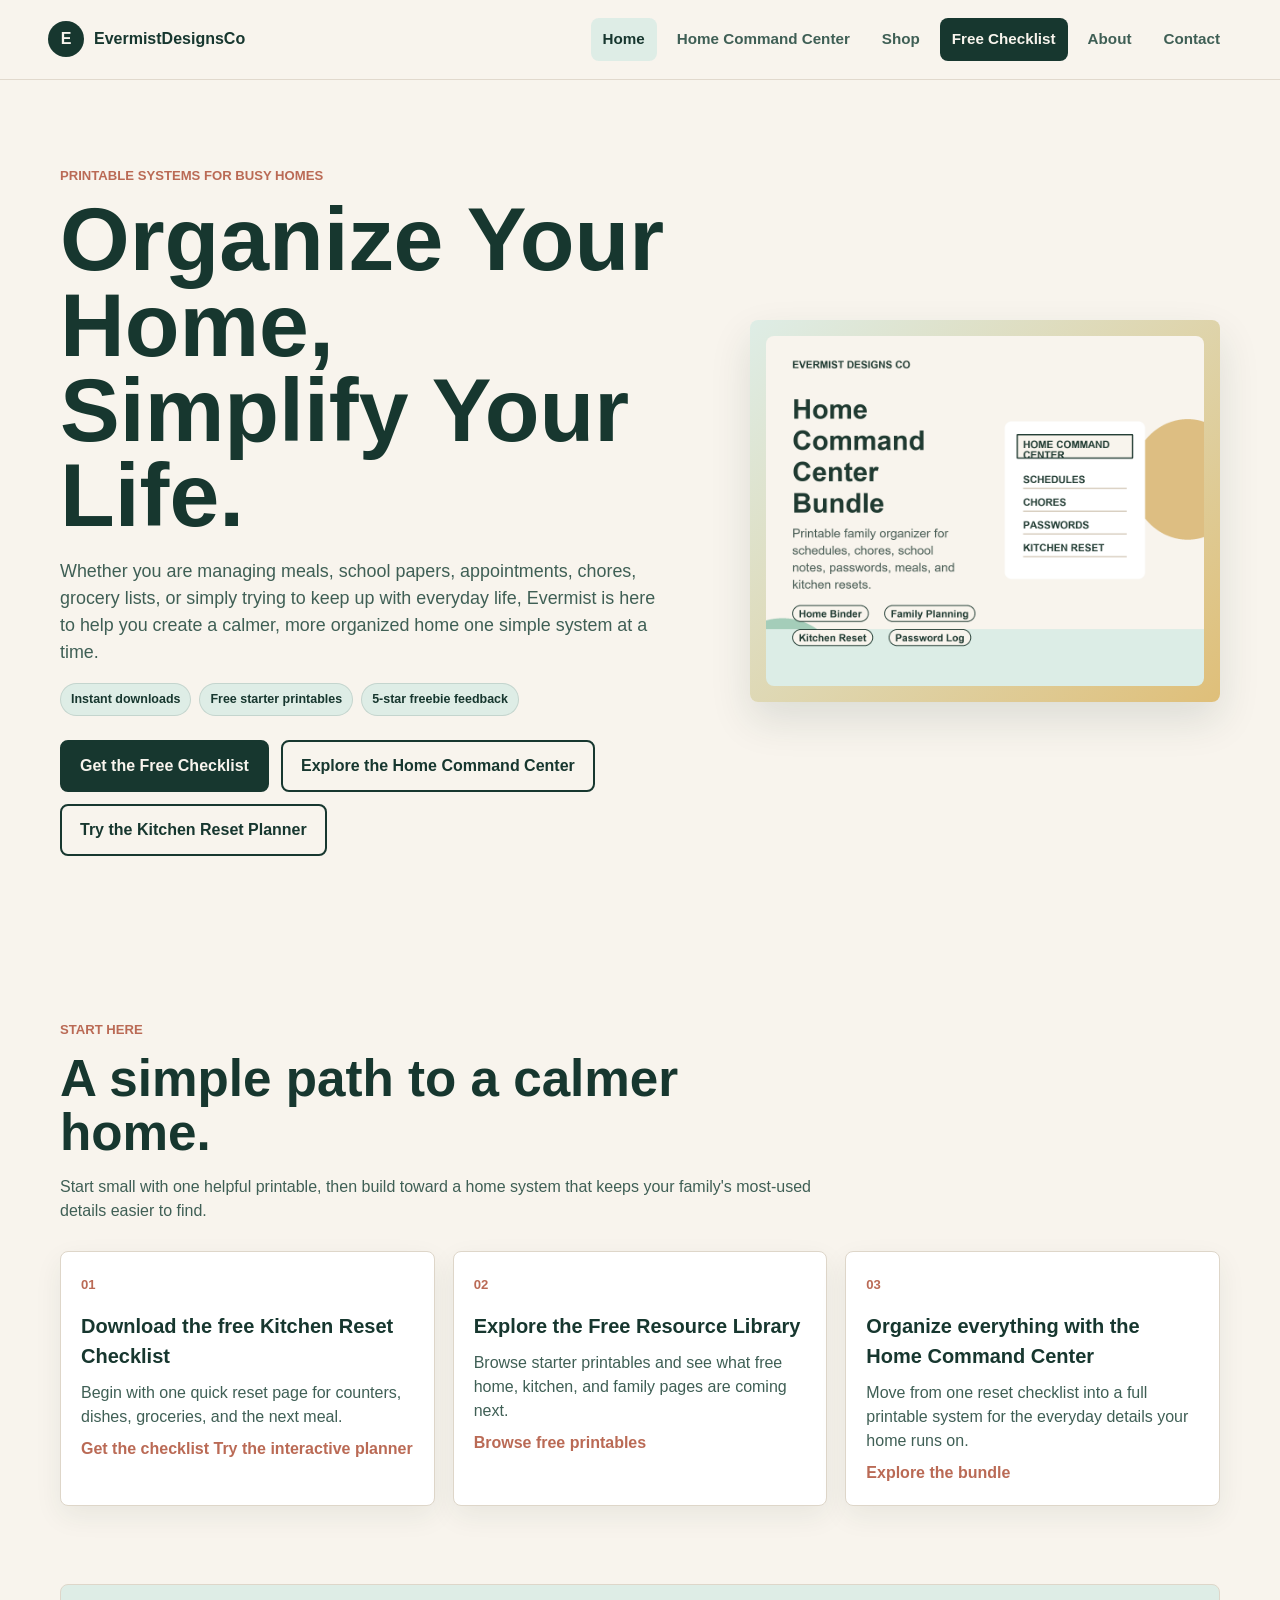
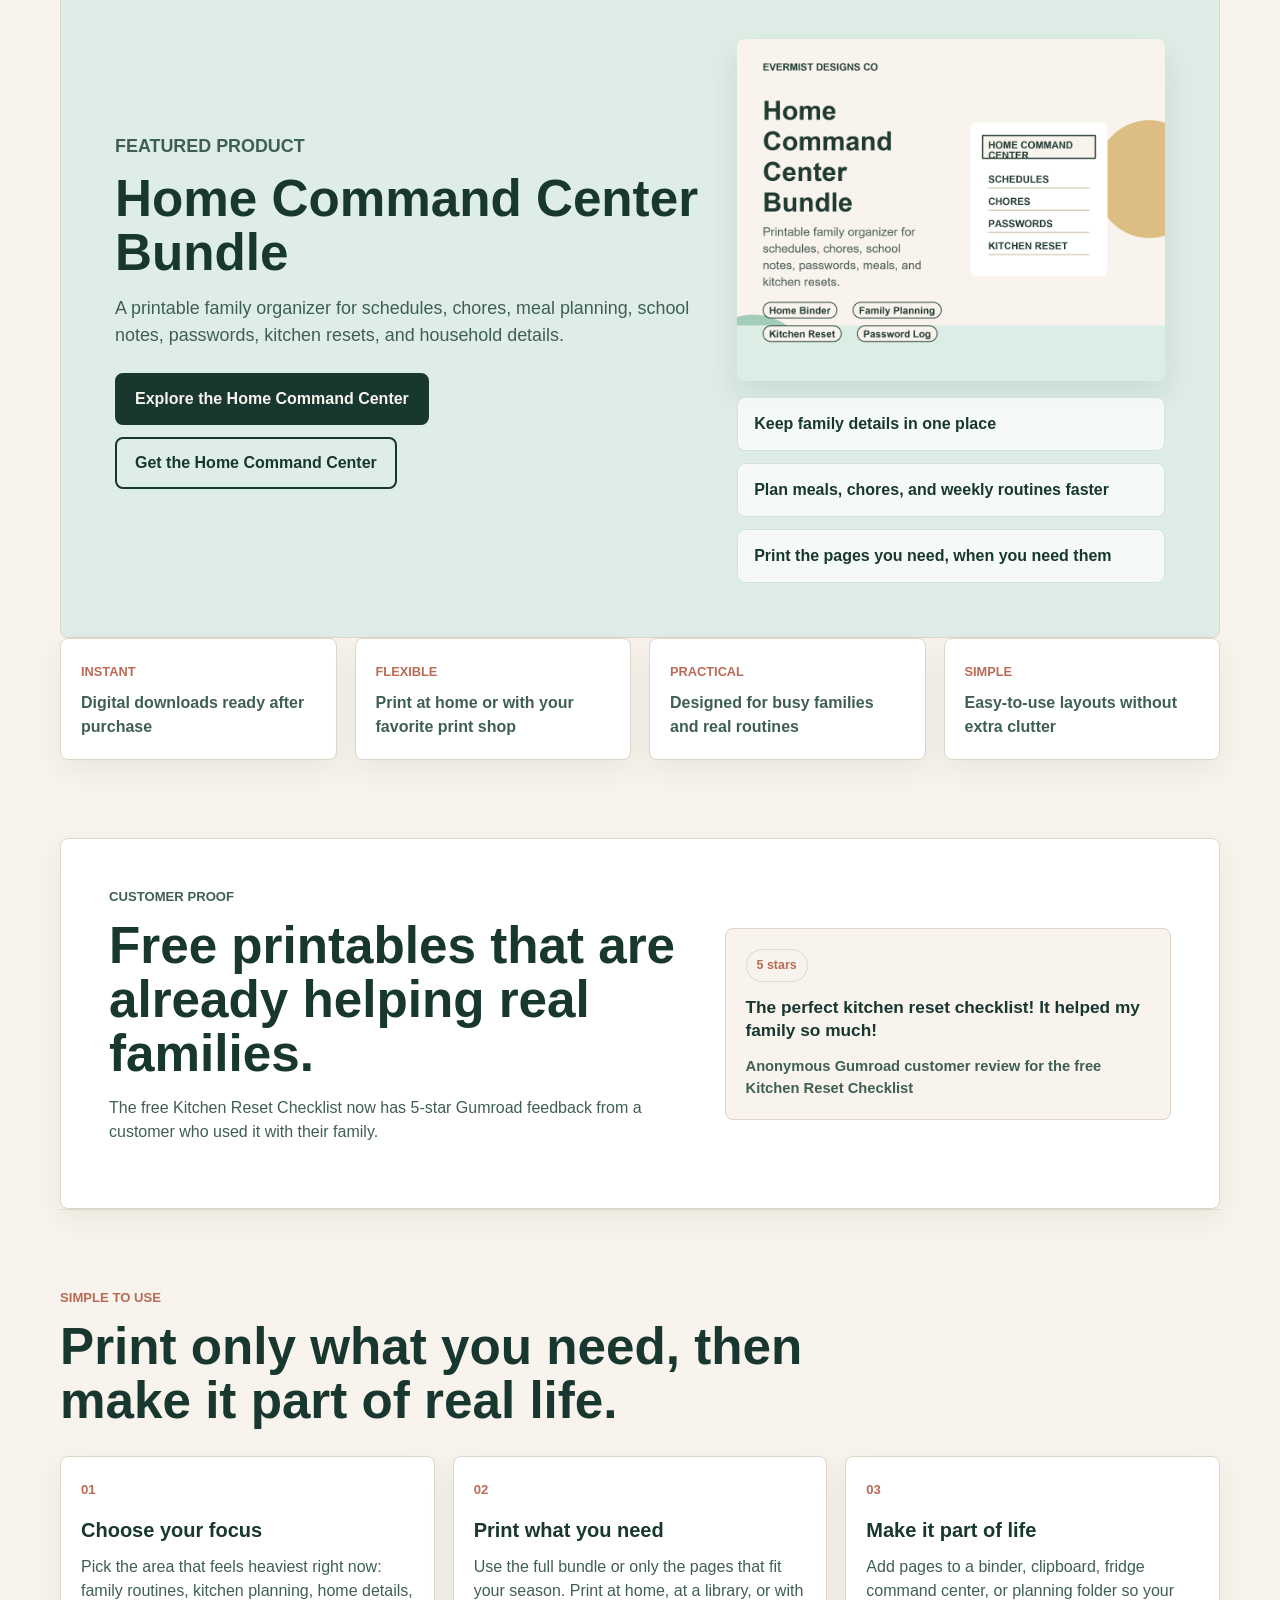
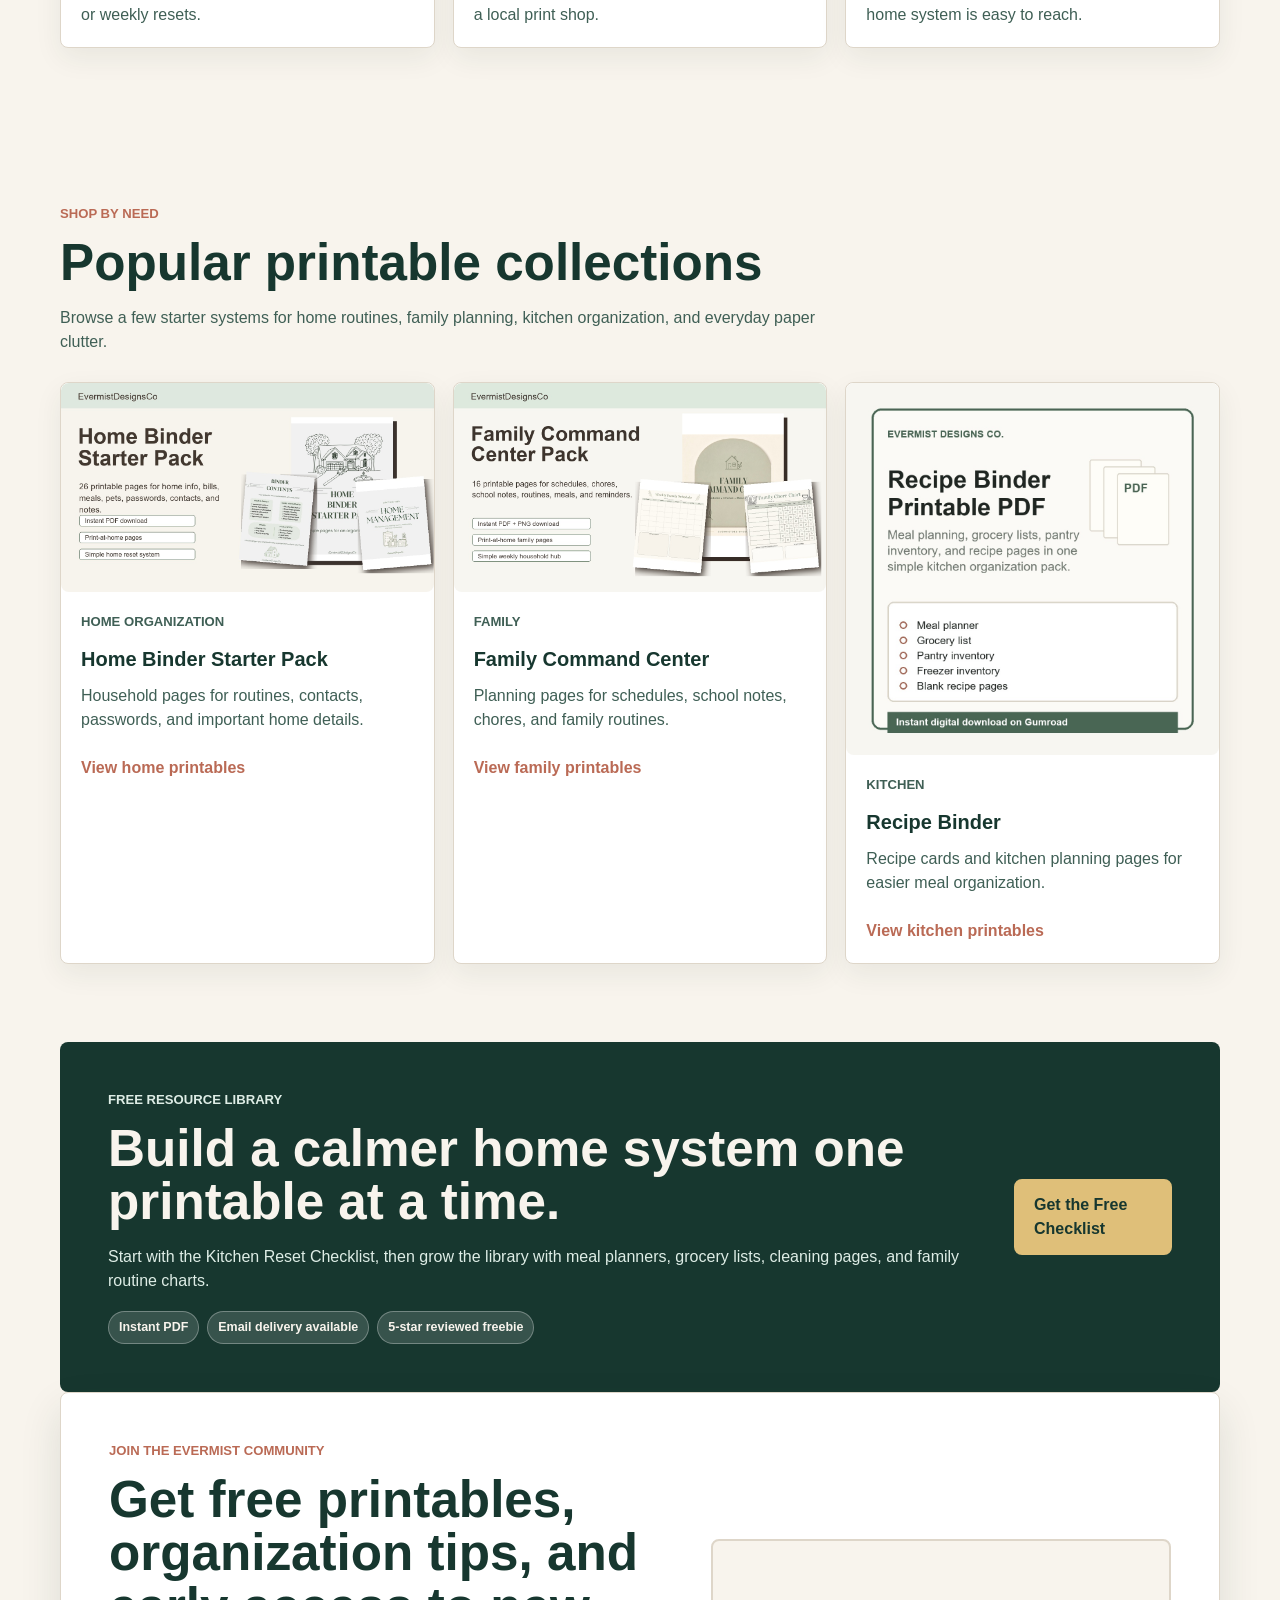
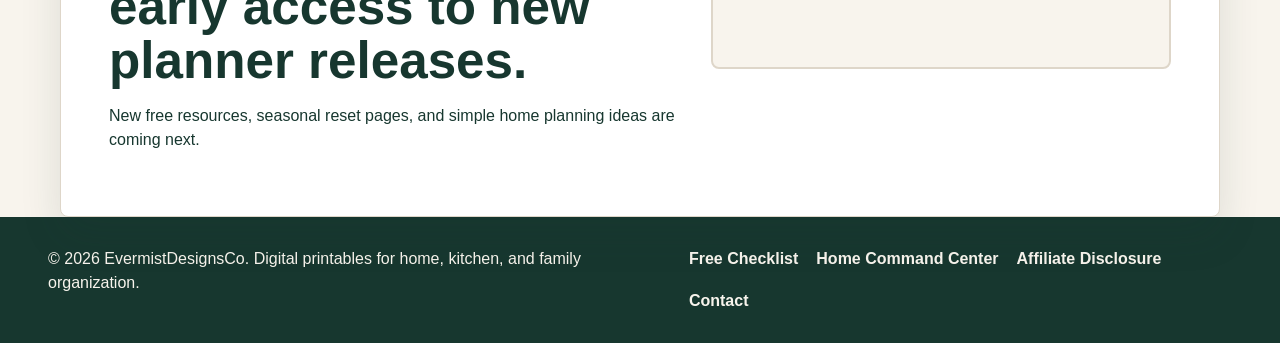
==== commit 6e8682d4: "Fix expired Home Command Center offer copy" ====
--- a/site/index.html
+++ b/site/index.html
@@ -122,7 +122,7 @@
           <p>A printable family organizer for schedules, chores, meal planning, school notes, passwords, kitchen resets, and household details.</p>
           <div class="button-row">
             <a class="button primary" href="home-command-center.html">Explore the Home Command Center</a>
-            <a class="button secondary" href="https://evermistdesignsco.gumroad.com/l/home-command-center-bundle">Get 25% Off the Bundle</a>
+            <a class="button secondary" href="https://evermistdesignsco.gumroad.com/l/home-command-center-bundle">Get the Home Command Center</a>
           </div>
         </div>
         <div class="feature-visual">
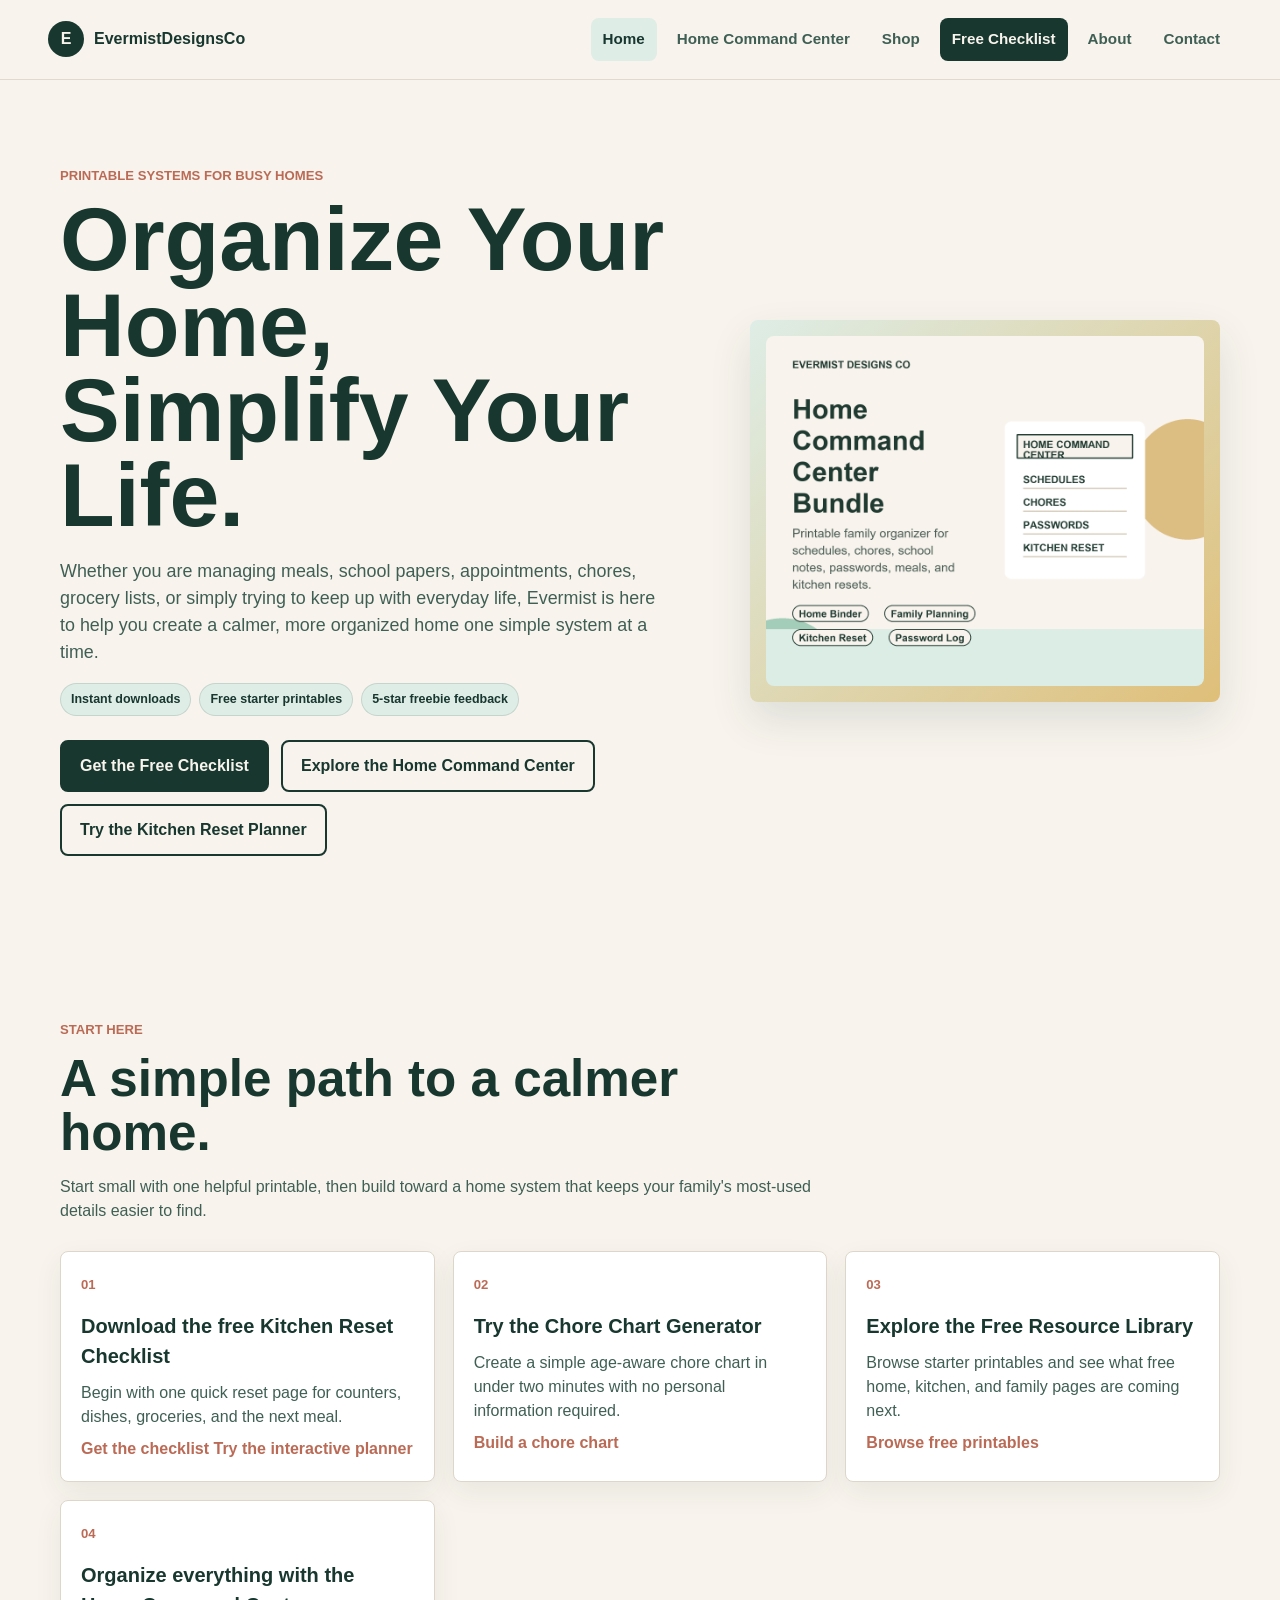
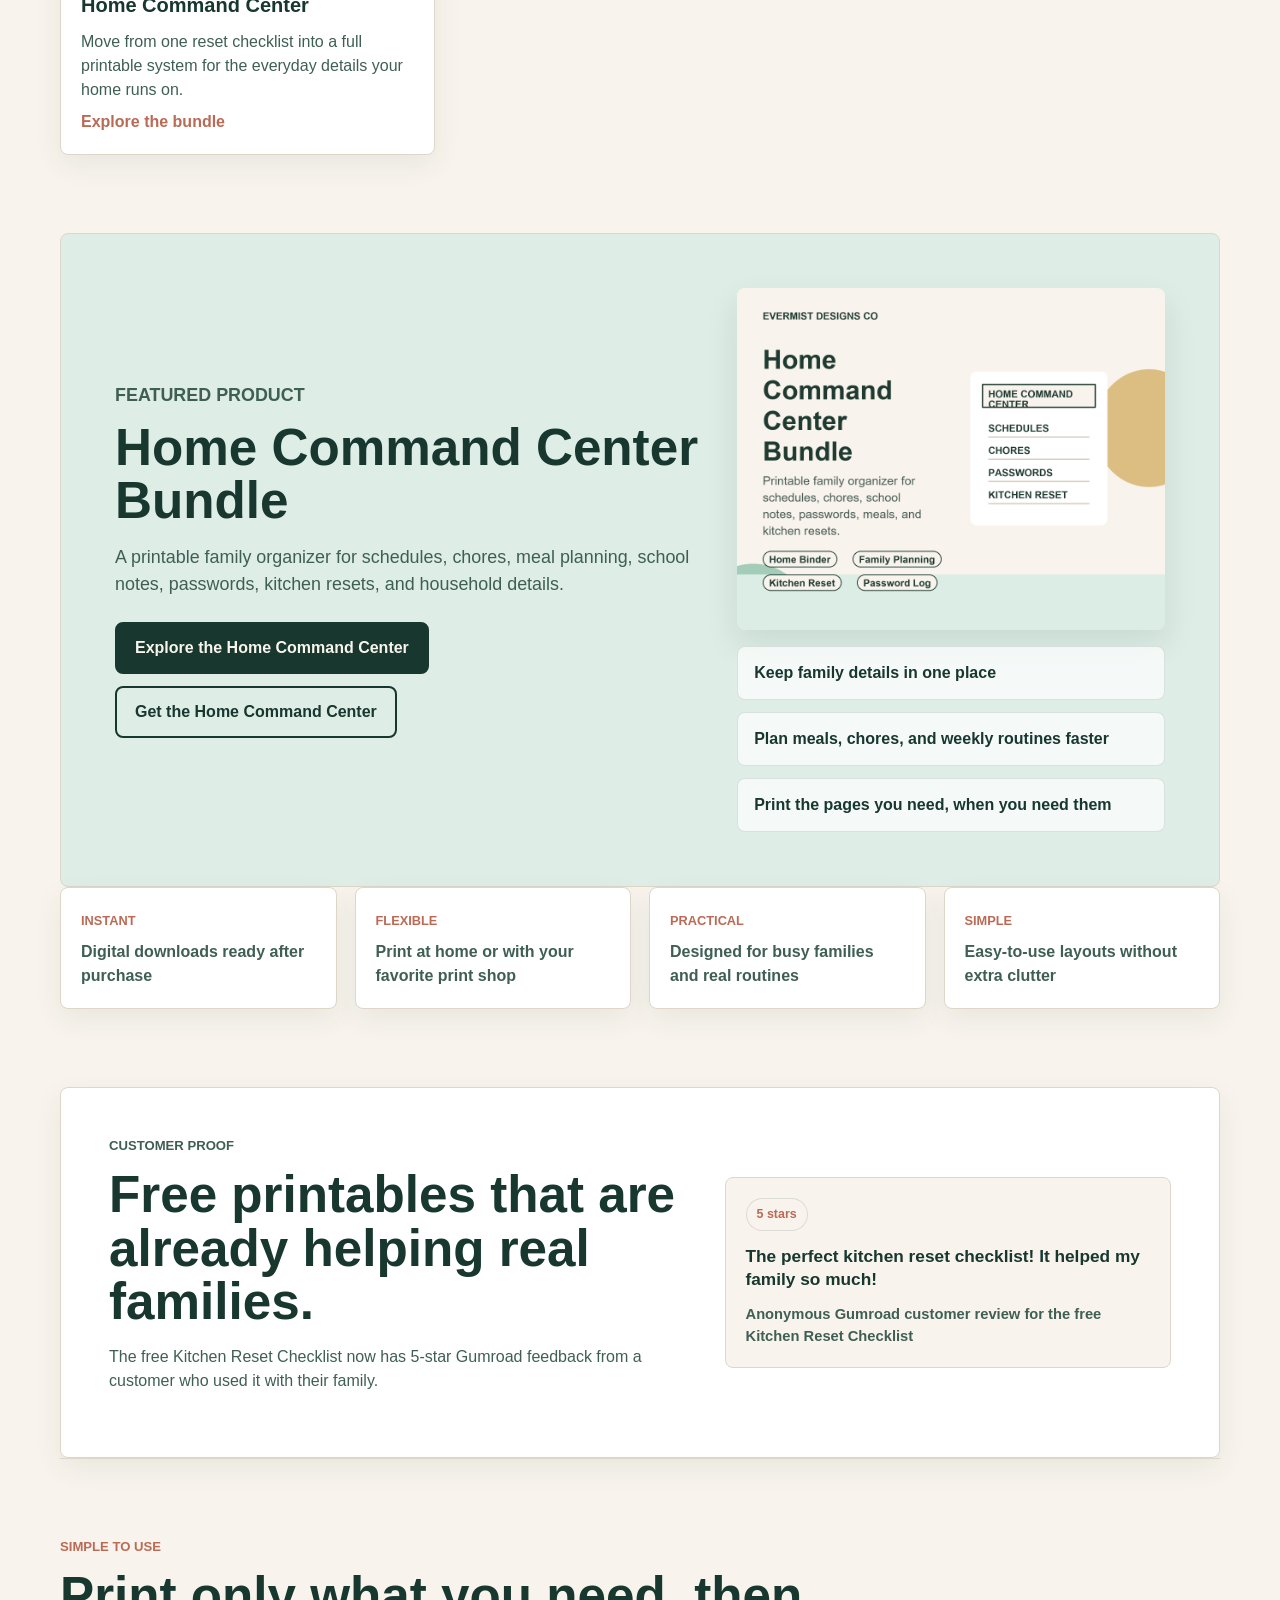
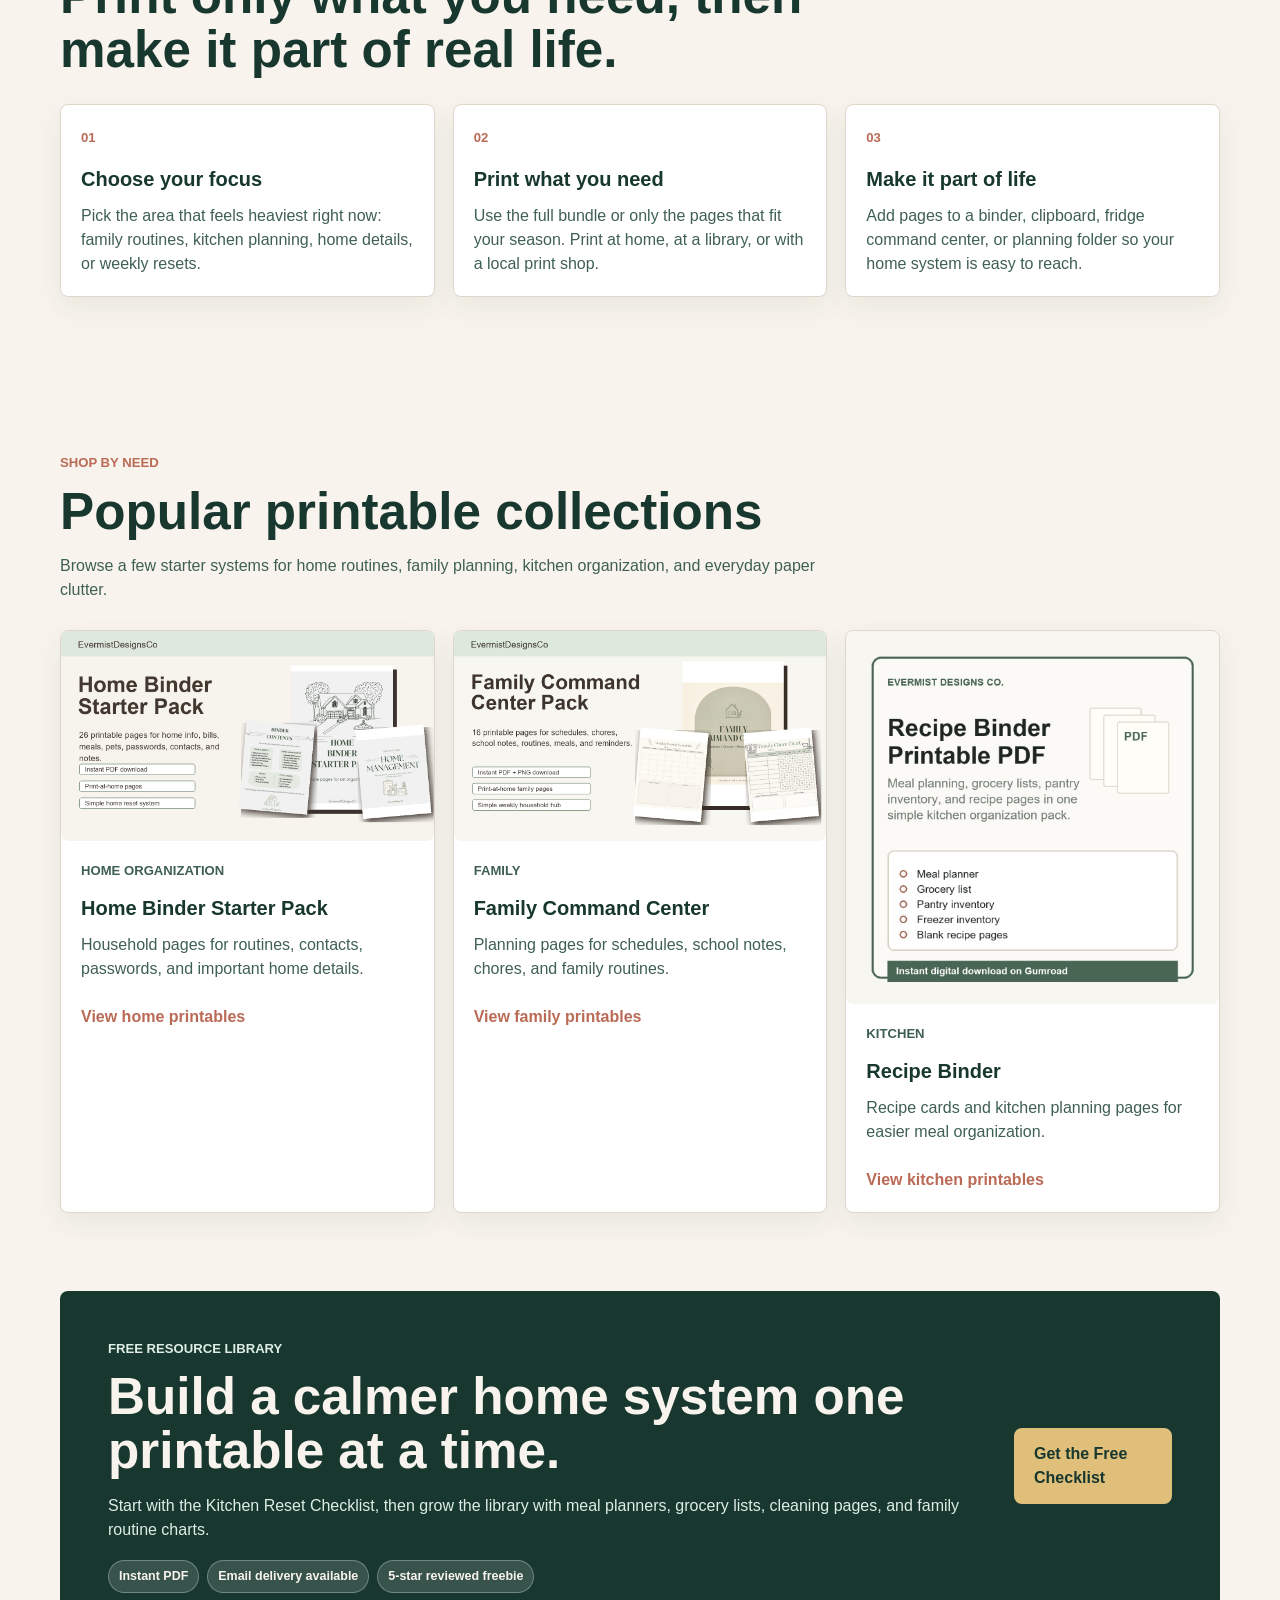
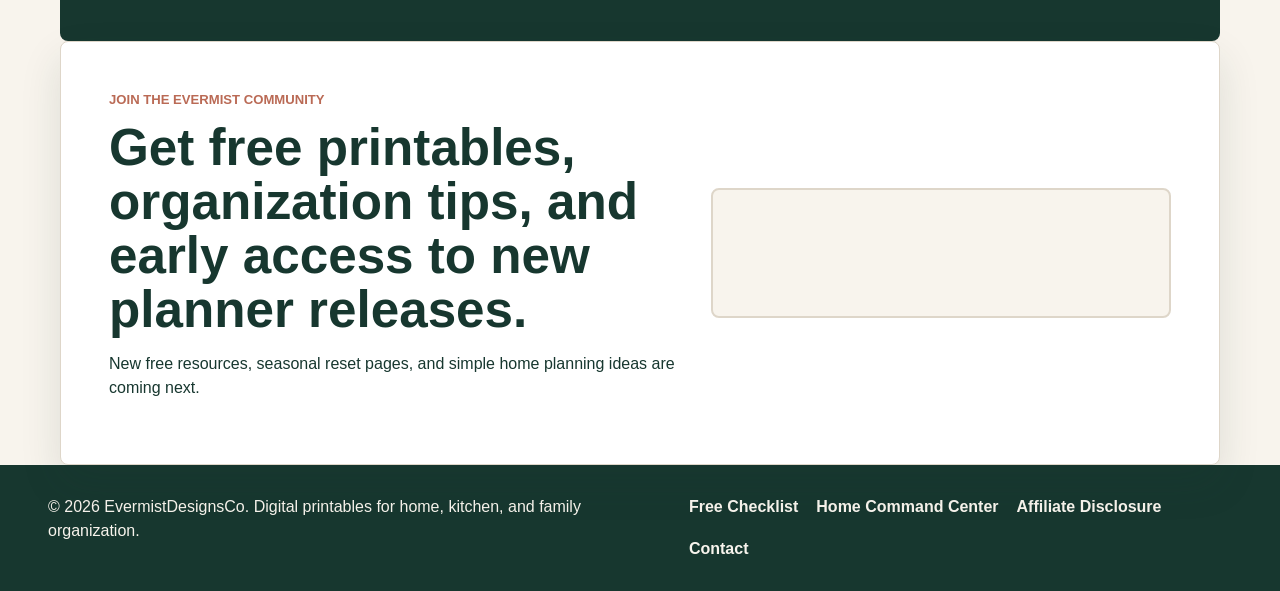
==== commit 60e9b0b8: "feat: add chore chart generator" ====
--- a/site/index.html
+++ b/site/index.html
@@ -102,12 +102,18 @@
           </article>
           <article>
             <span>02</span>
+            <h3>Try the Chore Chart Generator</h3>
+            <p>Create a simple age-aware chore chart in under two minutes with no personal information required.</p>
+            <a class="text-link" href="chore-chart-generator.html">Build a chore chart</a>
+          </article>
+          <article>
+            <span>03</span>
             <h3>Explore the Free Resource Library</h3>
             <p>Browse starter printables and see what free home, kitchen, and family pages are coming next.</p>
             <a class="text-link" href="resources.html">Browse free printables</a>
           </article>
           <article>
-            <span>03</span>
+            <span>04</span>
             <h3>Organize everything with the Home Command Center</h3>
             <p>Move from one reset checklist into a full printable system for the everyday details your home runs on.</p>
             <a class="text-link" href="home-command-center.html">Explore the bundle</a>
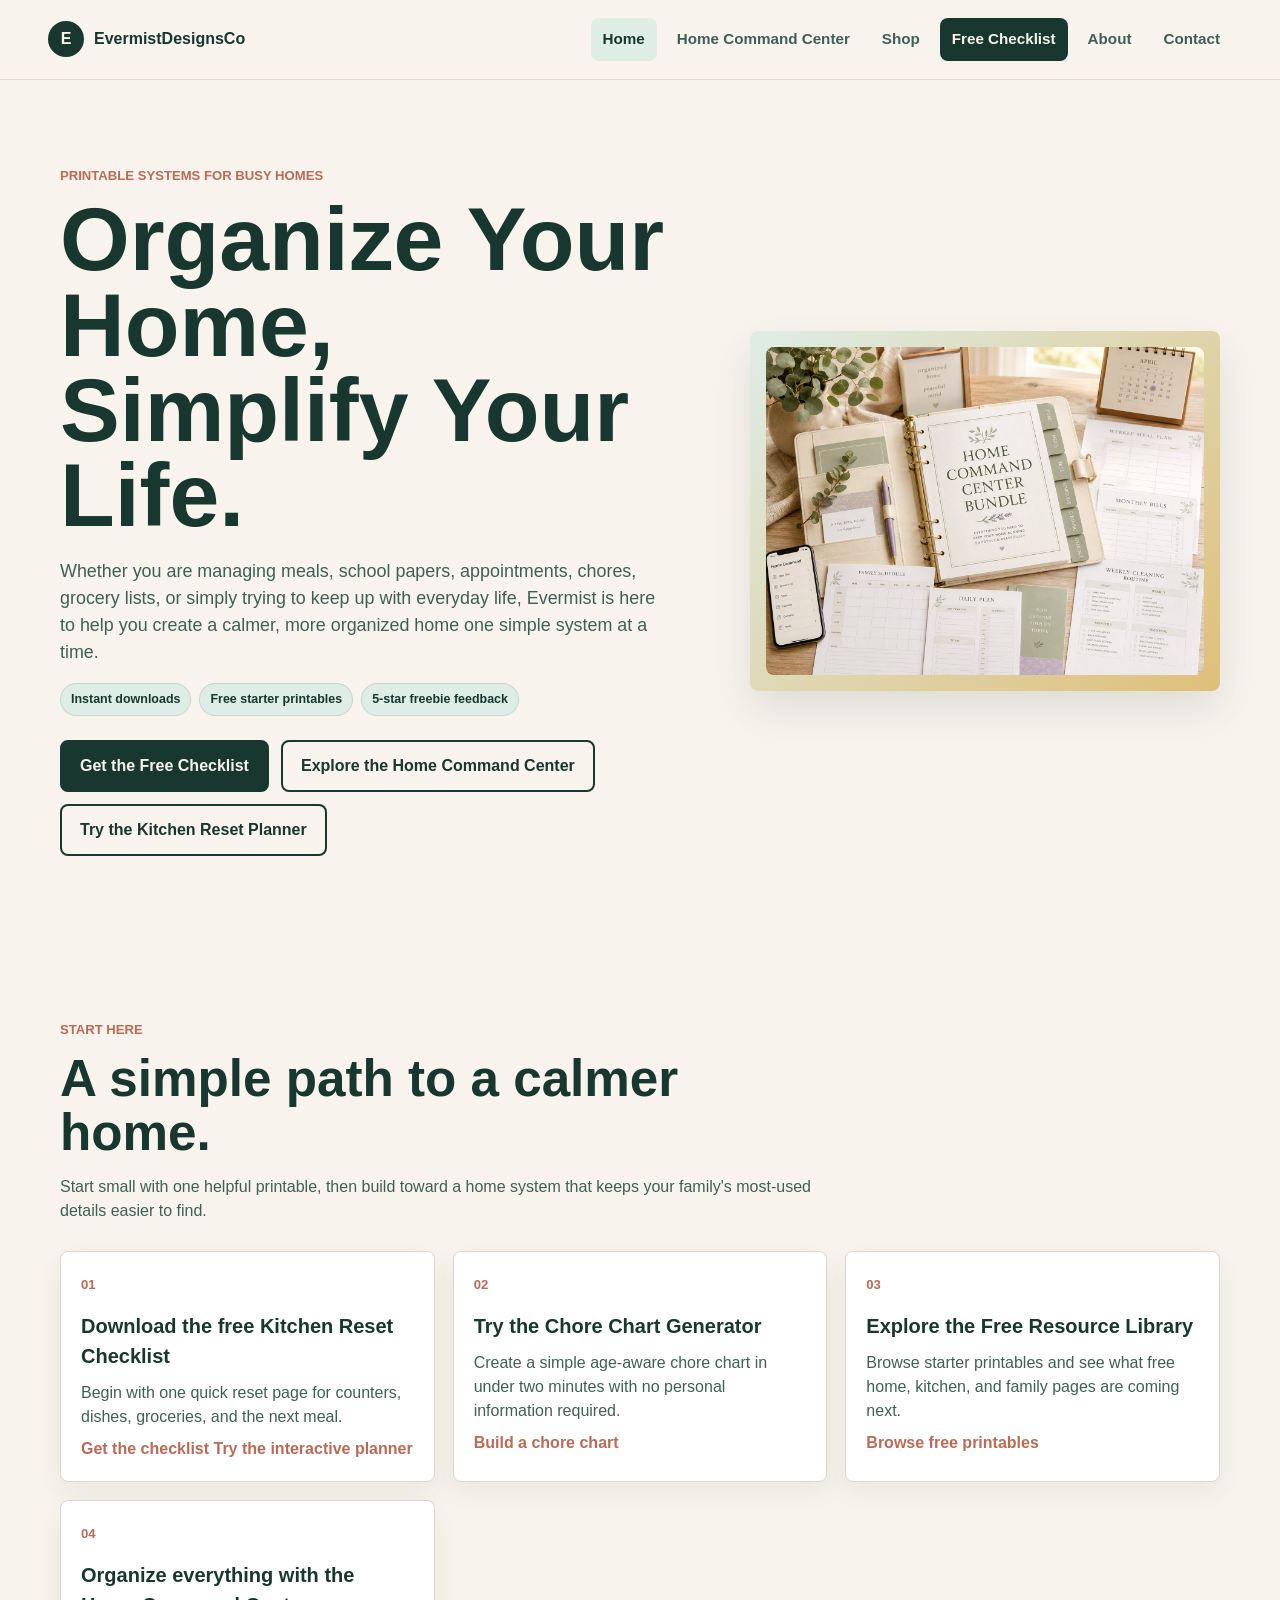
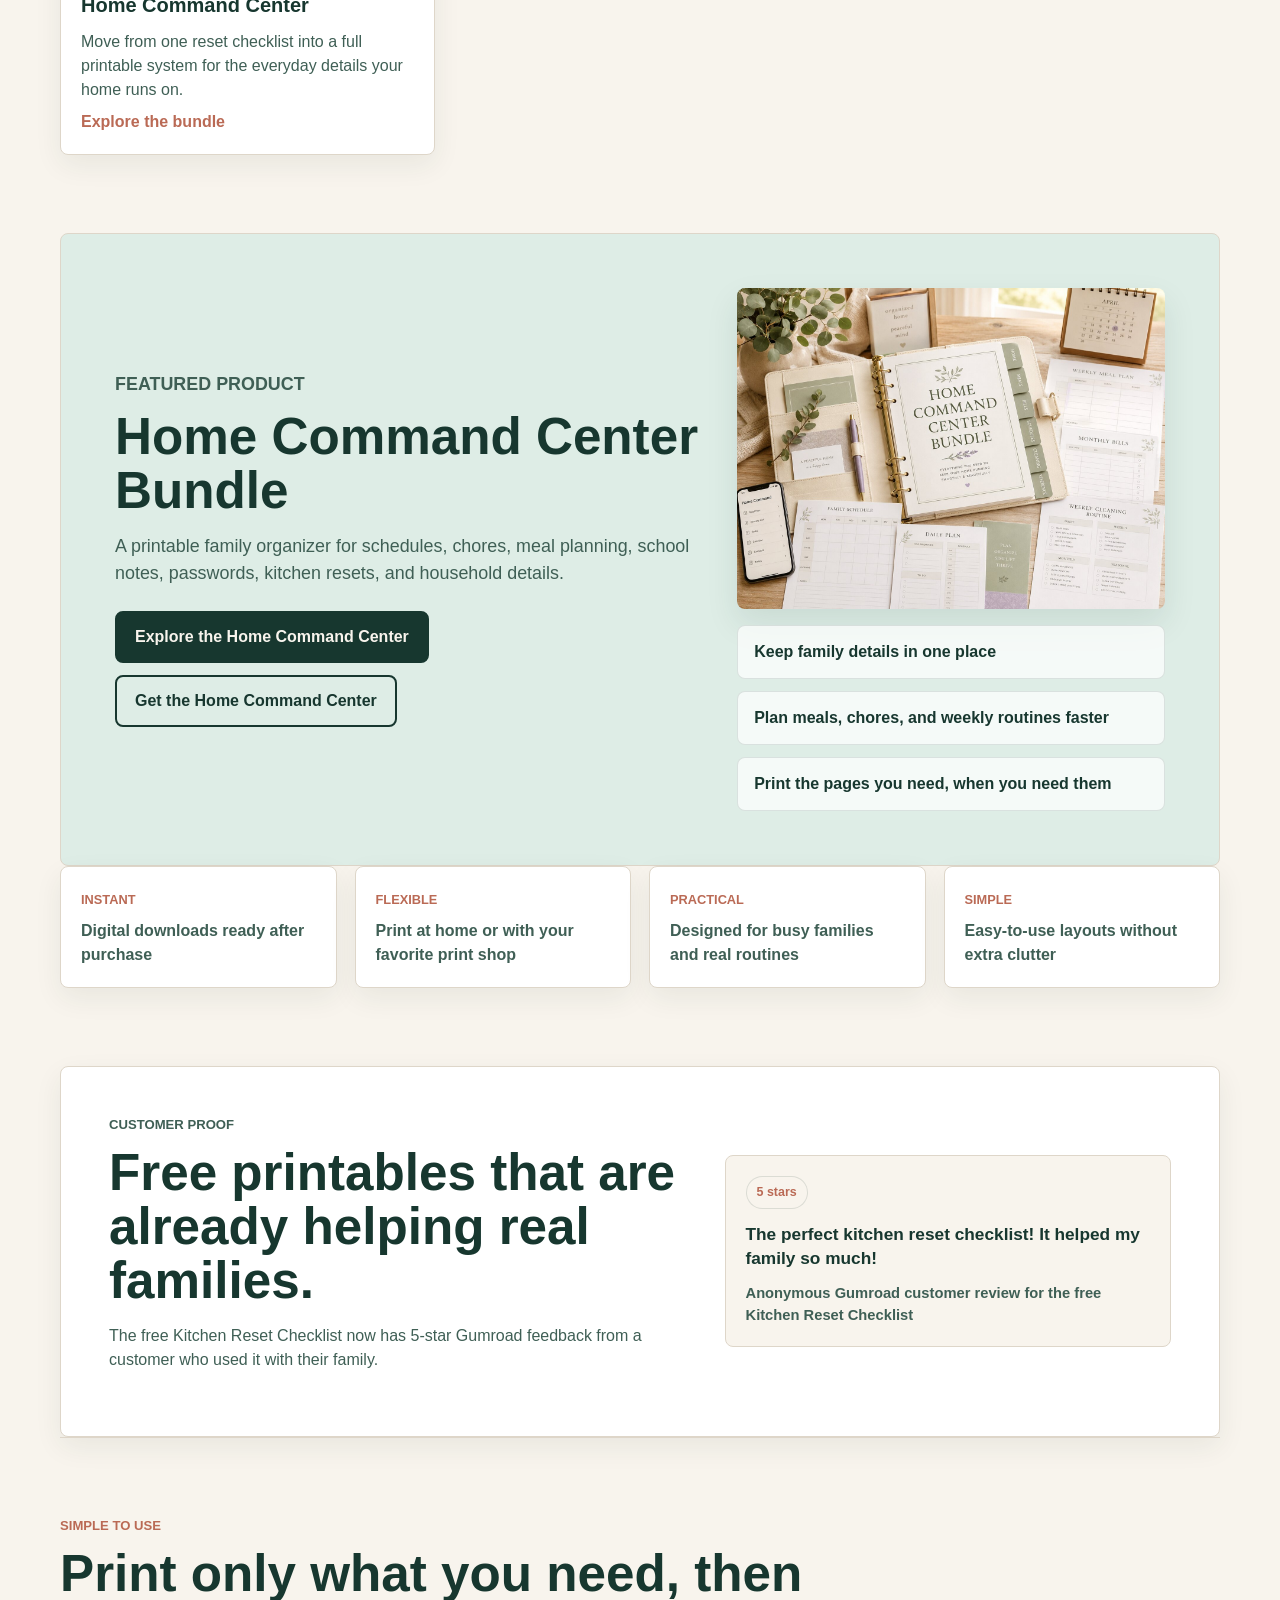
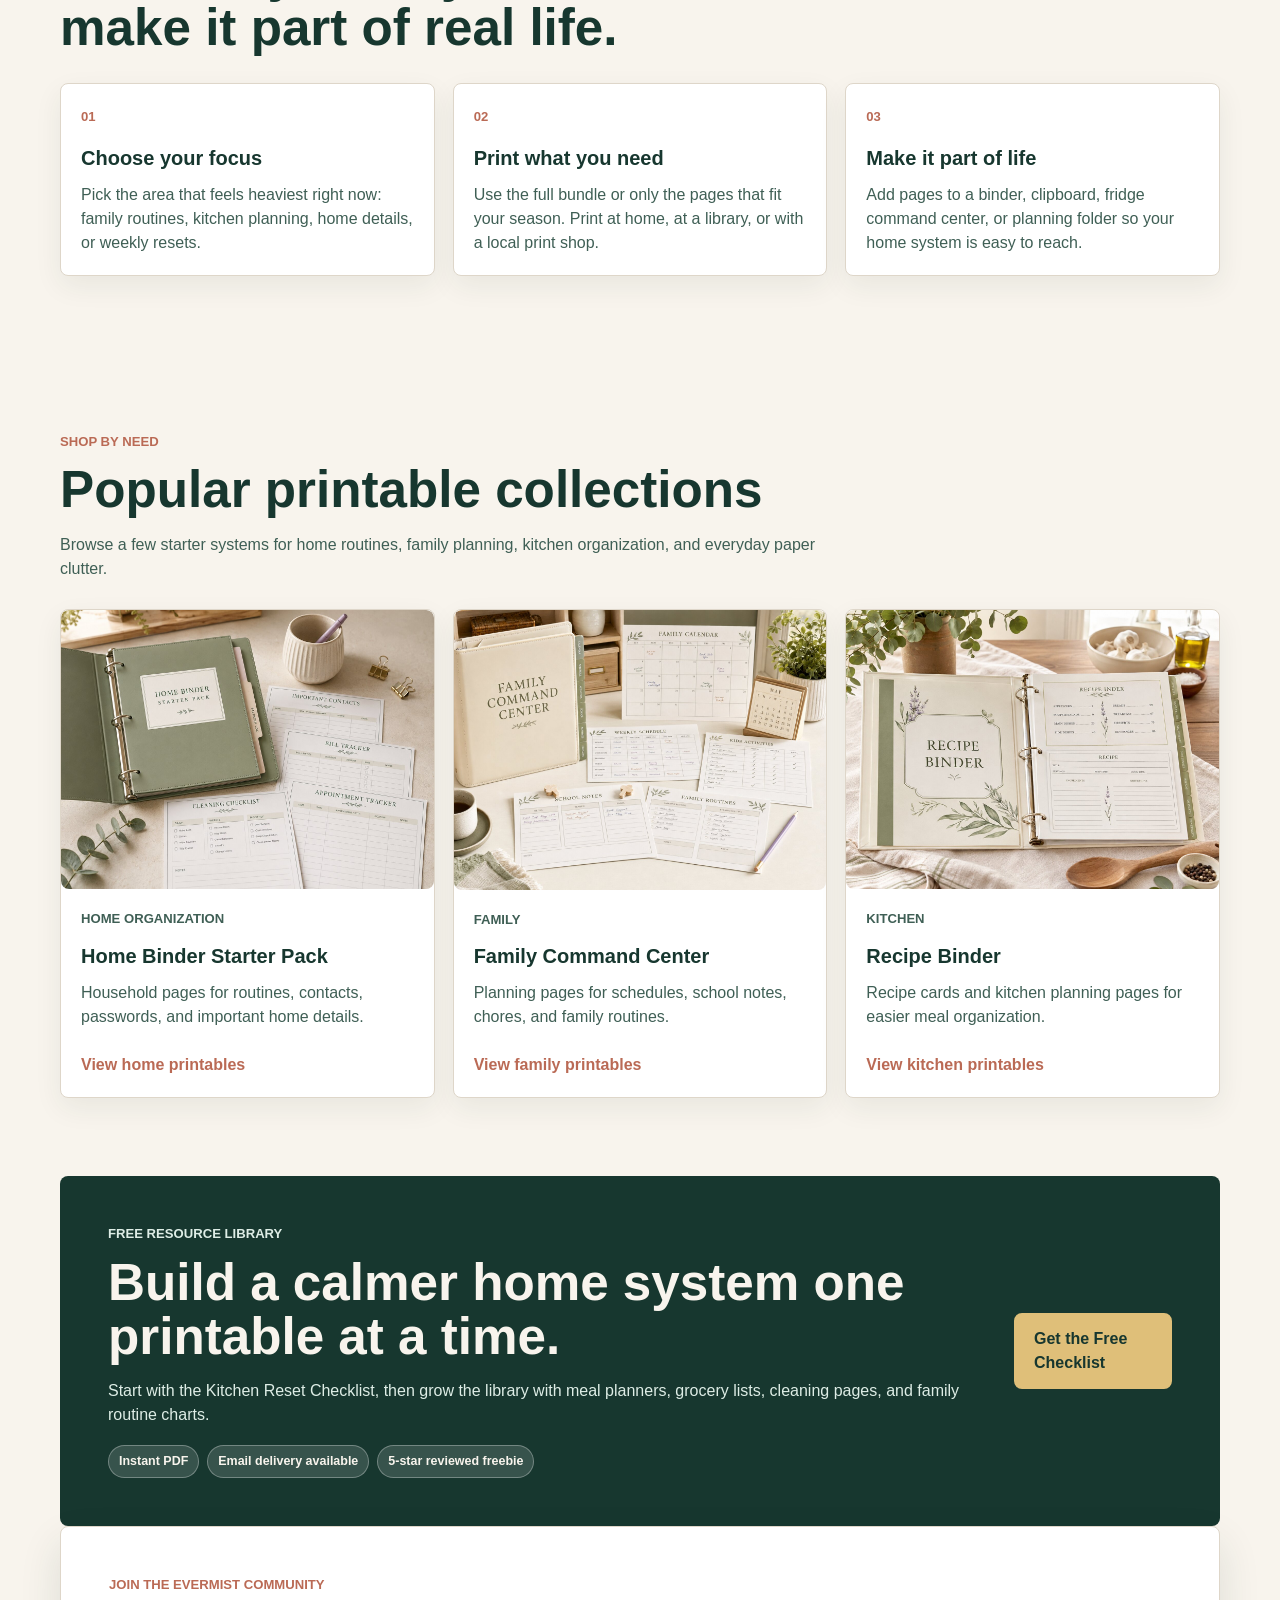
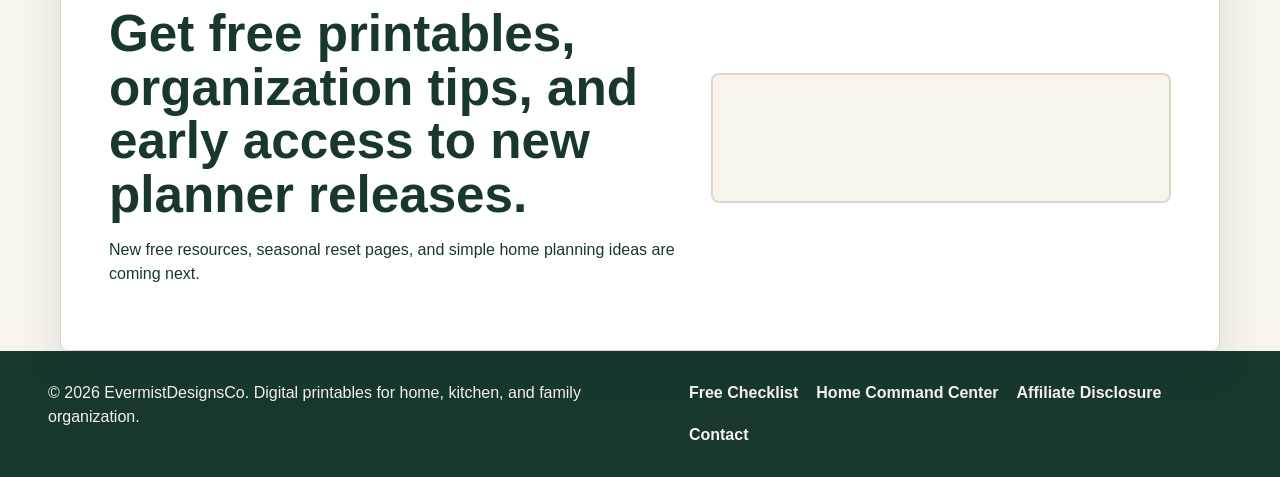
==== commit 72696bc1: "Use refreshed imagery across all Evermist pages" ====
--- a/site/index.html
+++ b/site/index.html
@@ -4,26 +4,27 @@
     <meta charset="utf-8">
     <meta name="viewport" content="width=device-width, initial-scale=1">
     <meta name="description" content="EvermistDesignsCo creates printable home organization systems, family command center resources, kitchen reset tools, and printable planners for busy homes.">
+    <meta name="p:domain_verify" content="3a80757b731968896e18bf82be5cf312">
     <title>EvermistDesignsCo | Organize Your Home, Simplify Your Life</title>
-    <link rel="canonical" href="https://mykaylarider.github.io/evermistdesignsco-site/">
+    <link rel="canonical" href="https://evermistdesigns.page/">
     <meta property="og:title" content="EvermistDesignsCo | Organize Your Home, Simplify Your Life">
     <meta property="og:description" content="Free and premium printable systems for home organization, family routines, kitchen planning, and calmer everyday life.">
     <meta property="og:type" content="website">
-    <meta property="og:url" content="https://mykaylarider.github.io/evermistdesignsco-site/">
-    <meta property="og:image" content="https://mykaylarider.github.io/evermistdesignsco-site/assets/images/home-command-center-bundle.png">
+    <meta property="og:url" content="https://evermistdesigns.page/">
+    <meta property="og:image" content="https://evermistdesigns.page/assets/images/home-command-center-bundle.jpg">
     <link rel="stylesheet" href="assets/css/styles.css">
     <script>
       window.plausible = window.plausible || function() {
         (window.plausible.q = window.plausible.q || []).push(arguments);
       };
     </script>
-    <script defer data-domain="mykaylarider.github.io" src="https://plausible.io/js/script.js"></script>
+    <script defer data-domain="evermistdesigns.page" src="https://plausible.io/js/script.js"></script>
     <script type="application/ld+json">
       {
         "@context": "https://schema.org",
         "@type": "Organization",
         "name": "EvermistDesignsCo",
-        "url": "https://mykaylarider.github.io/evermistdesignsco-site/",
+        "url": "https://evermistdesigns.page/",
         "sameAs": [
           "https://www.facebook.com/EvermistDesignsCo",
           "https://www.pinterest.com/evermistdesignsco/",
@@ -82,7 +83,7 @@
           </div>
         </div>
         <div class="hero-media" aria-label="Featured product preview">
-          <img src="assets/images/home-command-center-bundle.png" alt="Home Command Center Bundle printable preview" fetchpriority="high">
+          <img src="assets/images/home-command-center-bundle.jpg" alt="Home Command Center Bundle printable preview" fetchpriority="high">
         </div>
       </section>
 
@@ -132,7 +133,7 @@
           </div>
         </div>
         <div class="feature-visual">
-          <img src="assets/images/home-command-center-bundle.png" alt="Home Command Center Bundle page mockups" loading="lazy" decoding="async">
+          <img src="assets/images/home-command-center-bundle.jpg" alt="Home Command Center Bundle page mockups" loading="lazy" decoding="async">
           <ul class="benefit-list" aria-label="Bundle benefits">
             <li>Keep family details in one place</li>
             <li>Plan meals, chores, and weekly routines faster</li>
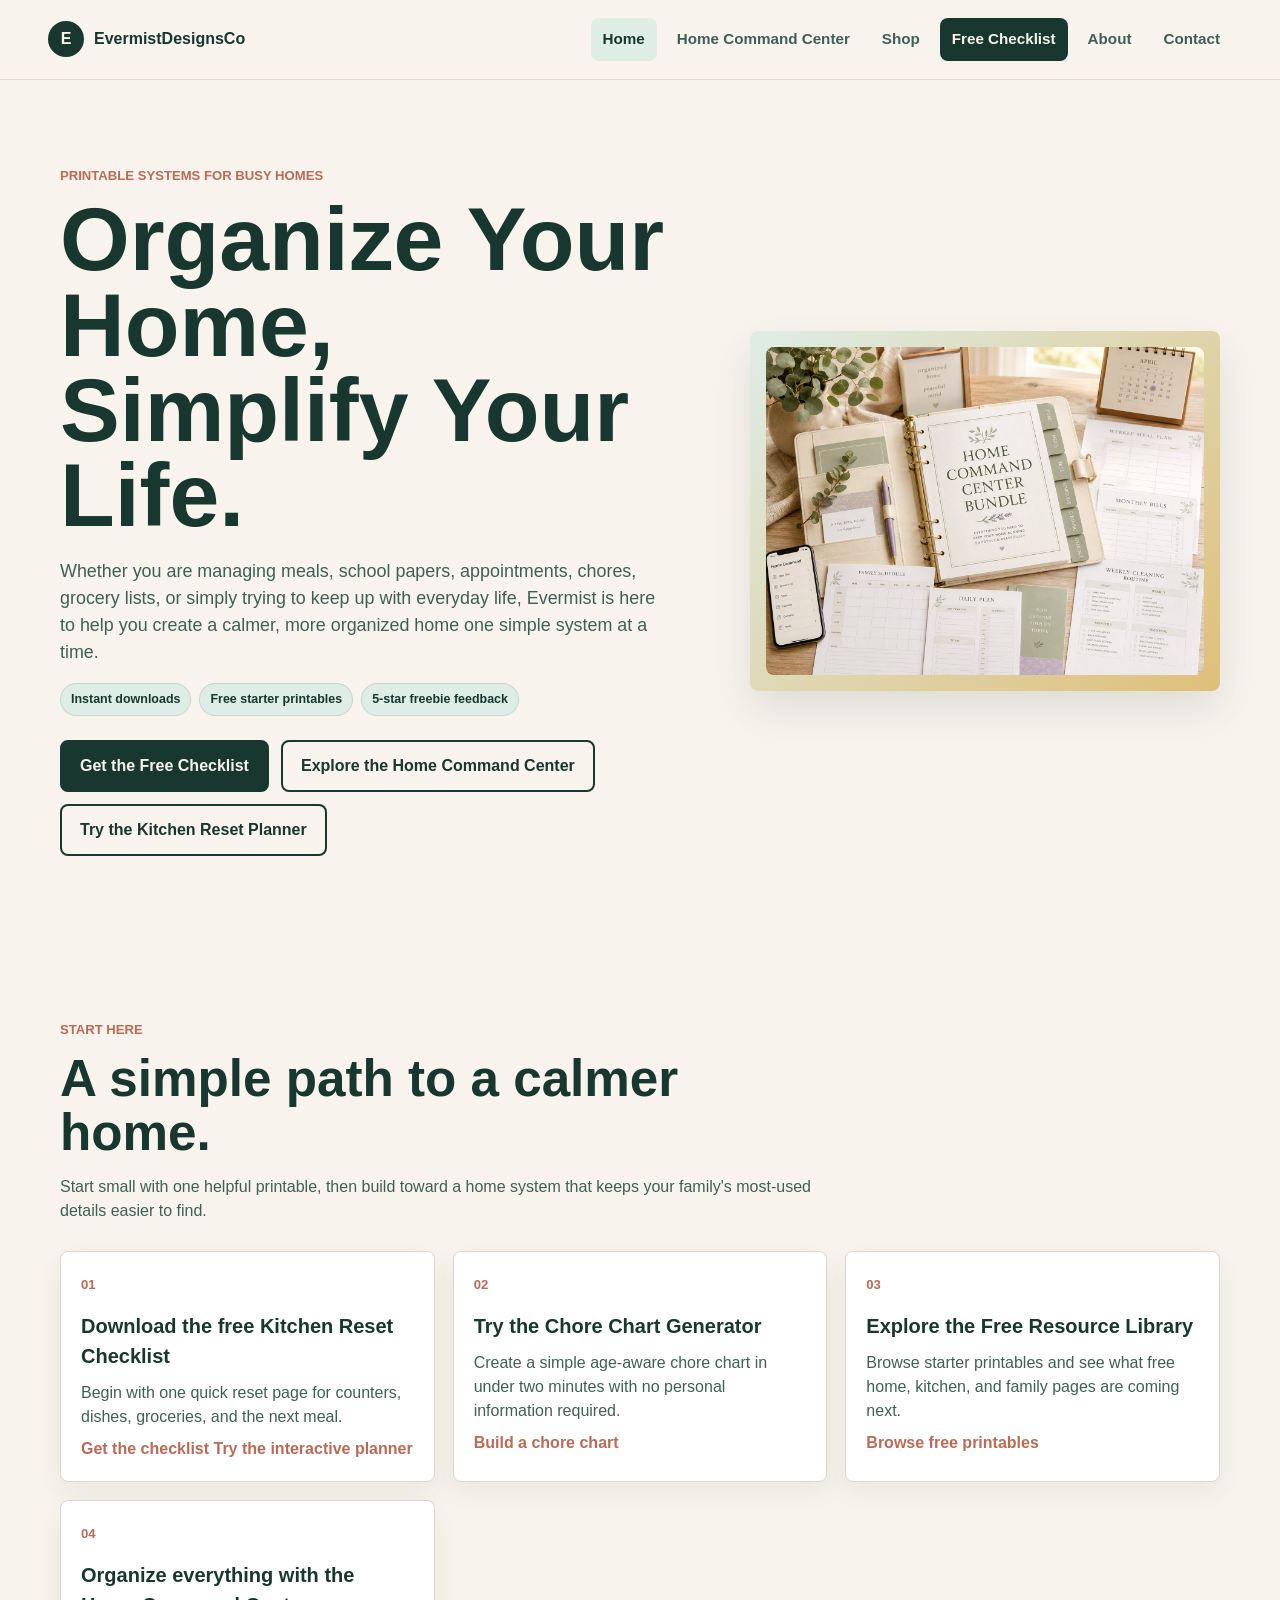
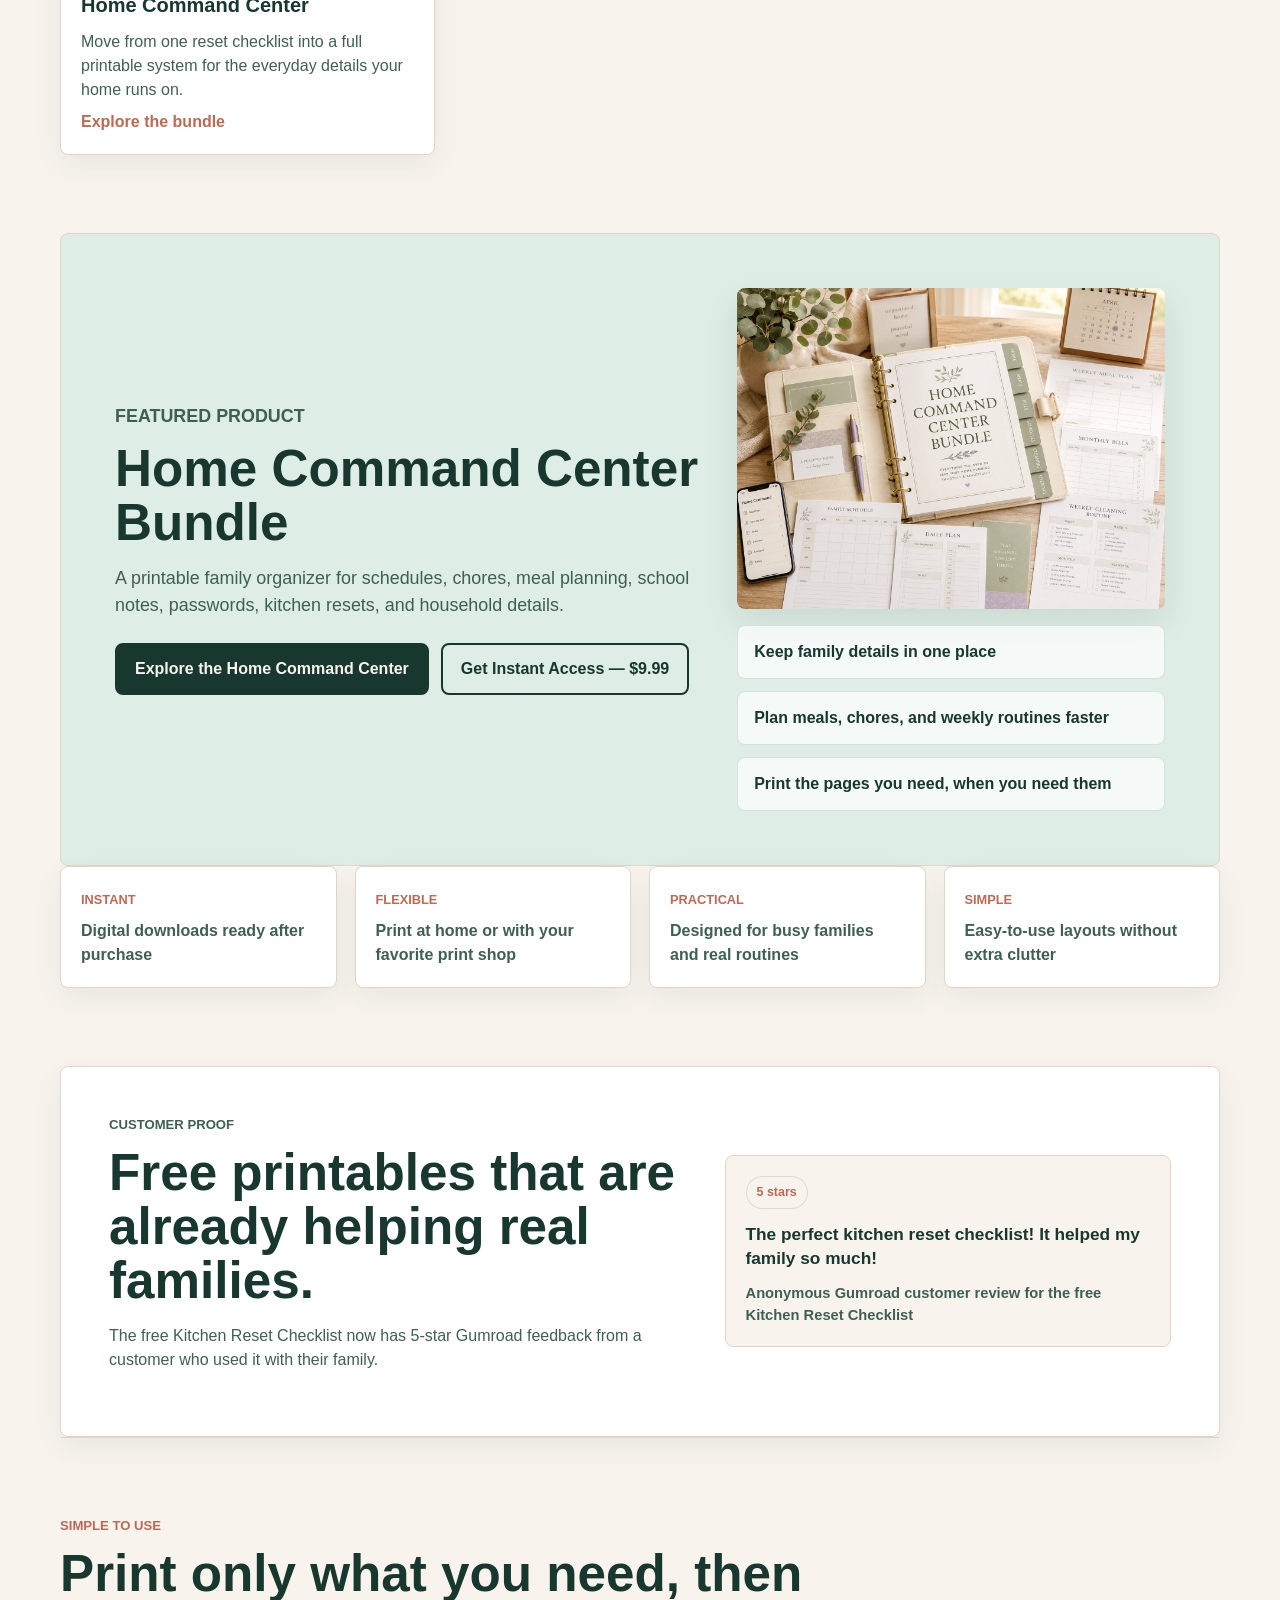
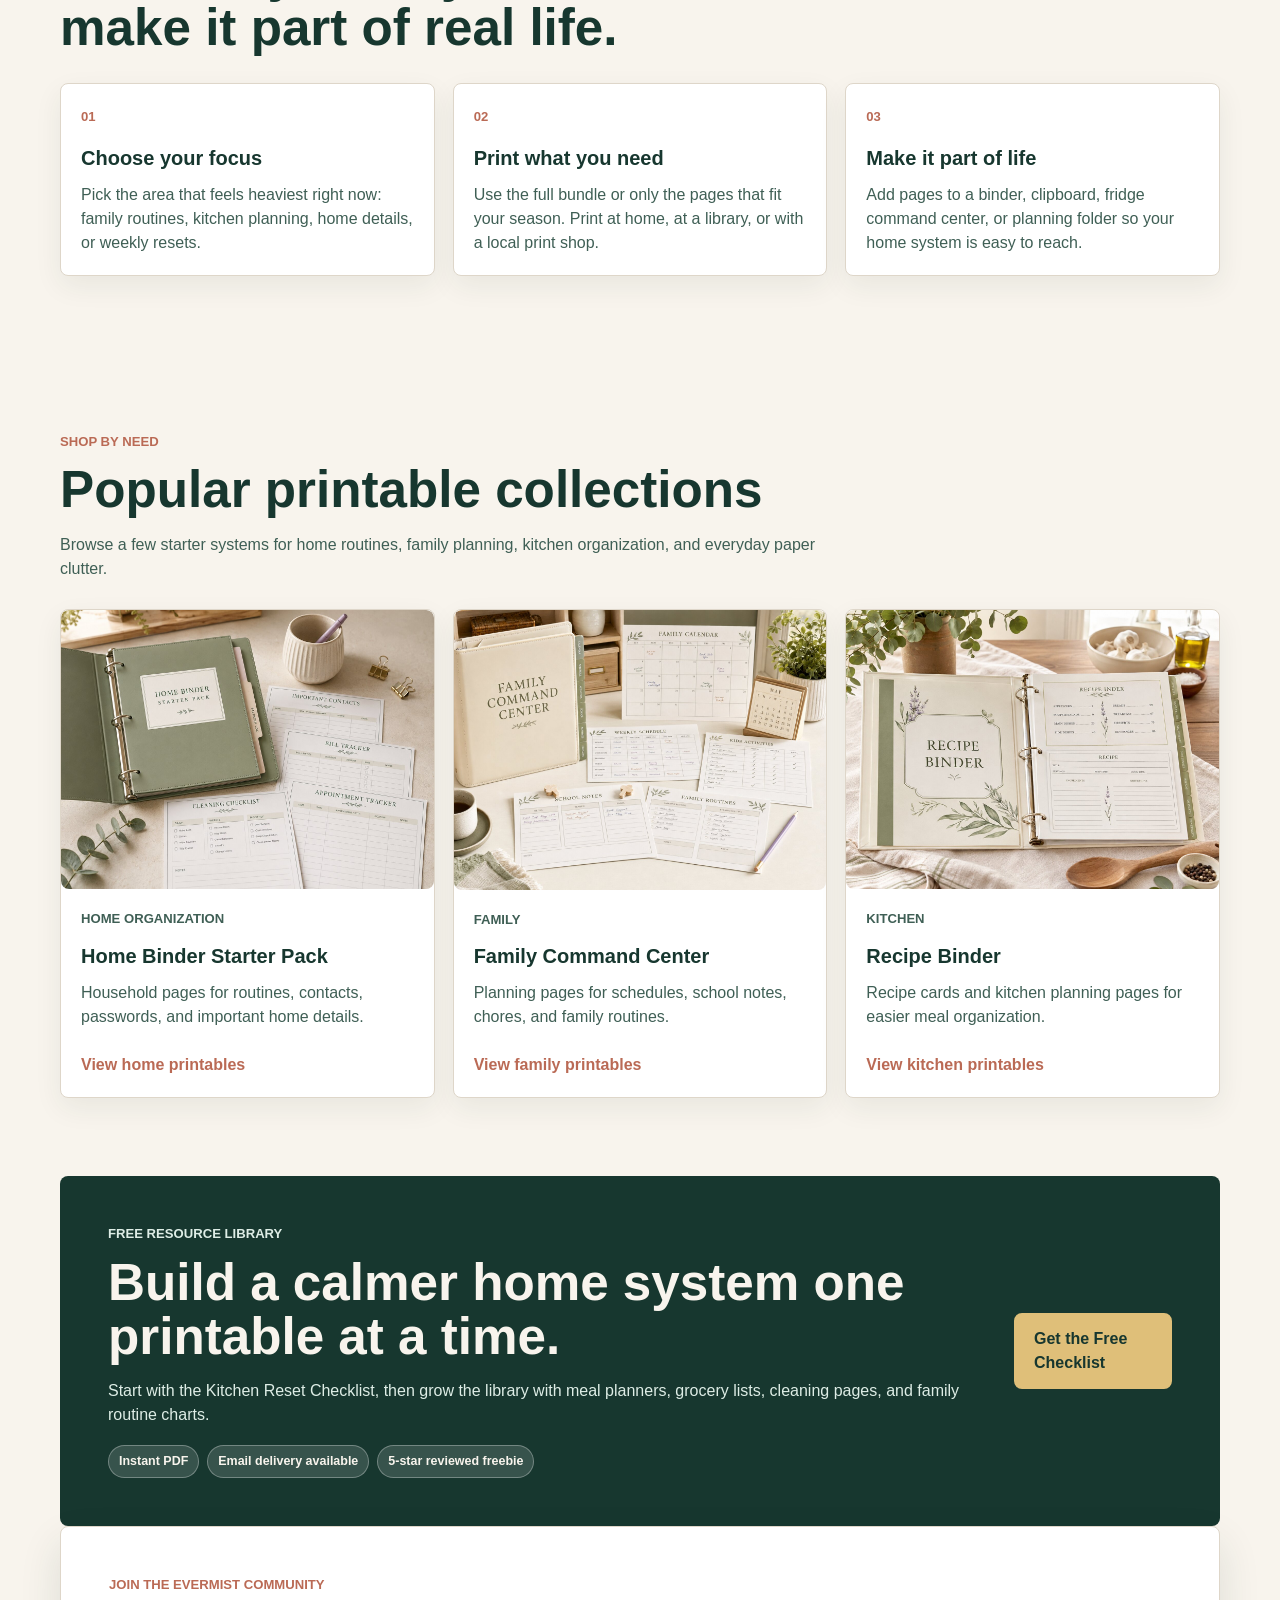
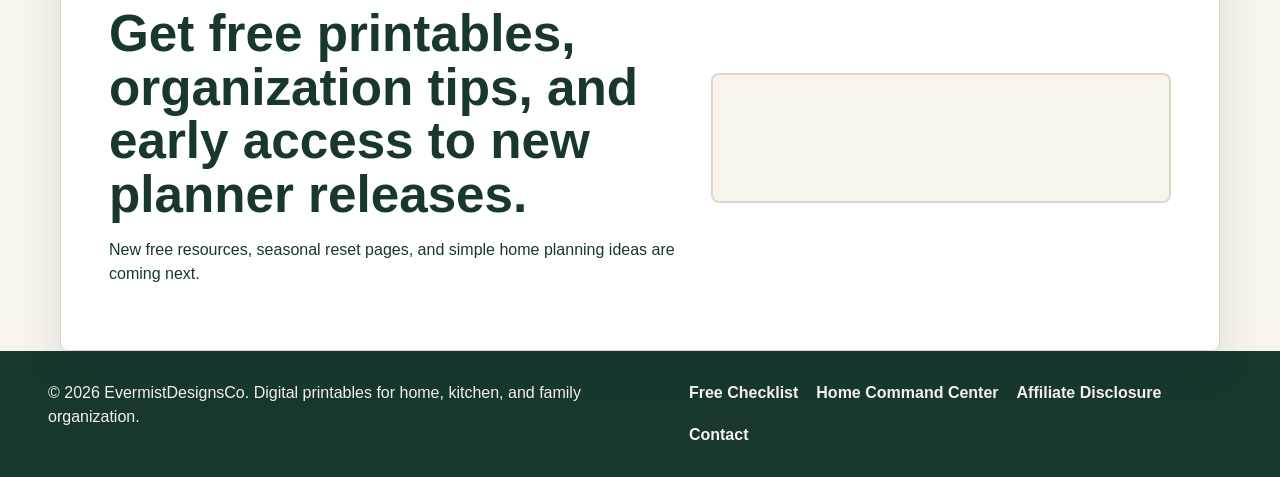
==== commit 821ca28a: "Update purchase link for Home Command Center Updated the link for the Home Command Center purchase t" ====
--- a/site/index.html
+++ b/site/index.html
@@ -129,7 +129,7 @@
           <p>A printable family organizer for schedules, chores, meal planning, school notes, passwords, kitchen resets, and household details.</p>
           <div class="button-row">
             <a class="button primary" href="home-command-center.html">Explore the Home Command Center</a>
-            <a class="button secondary" href="https://evermistdesignsco.gumroad.com/l/home-command-center-bundle">Get the Home Command Center</a>
+            <a class="button secondary" href="https://evermistdesignsco.gumroad.com/l/home-command-center-bundle?utm_source=evermist_website&amp;utm_medium=homepage&amp;utm_campaign=home_command_center">Get Instant Access — $9.99</a>
           </div>
         </div>
         <div class="feature-visual">
